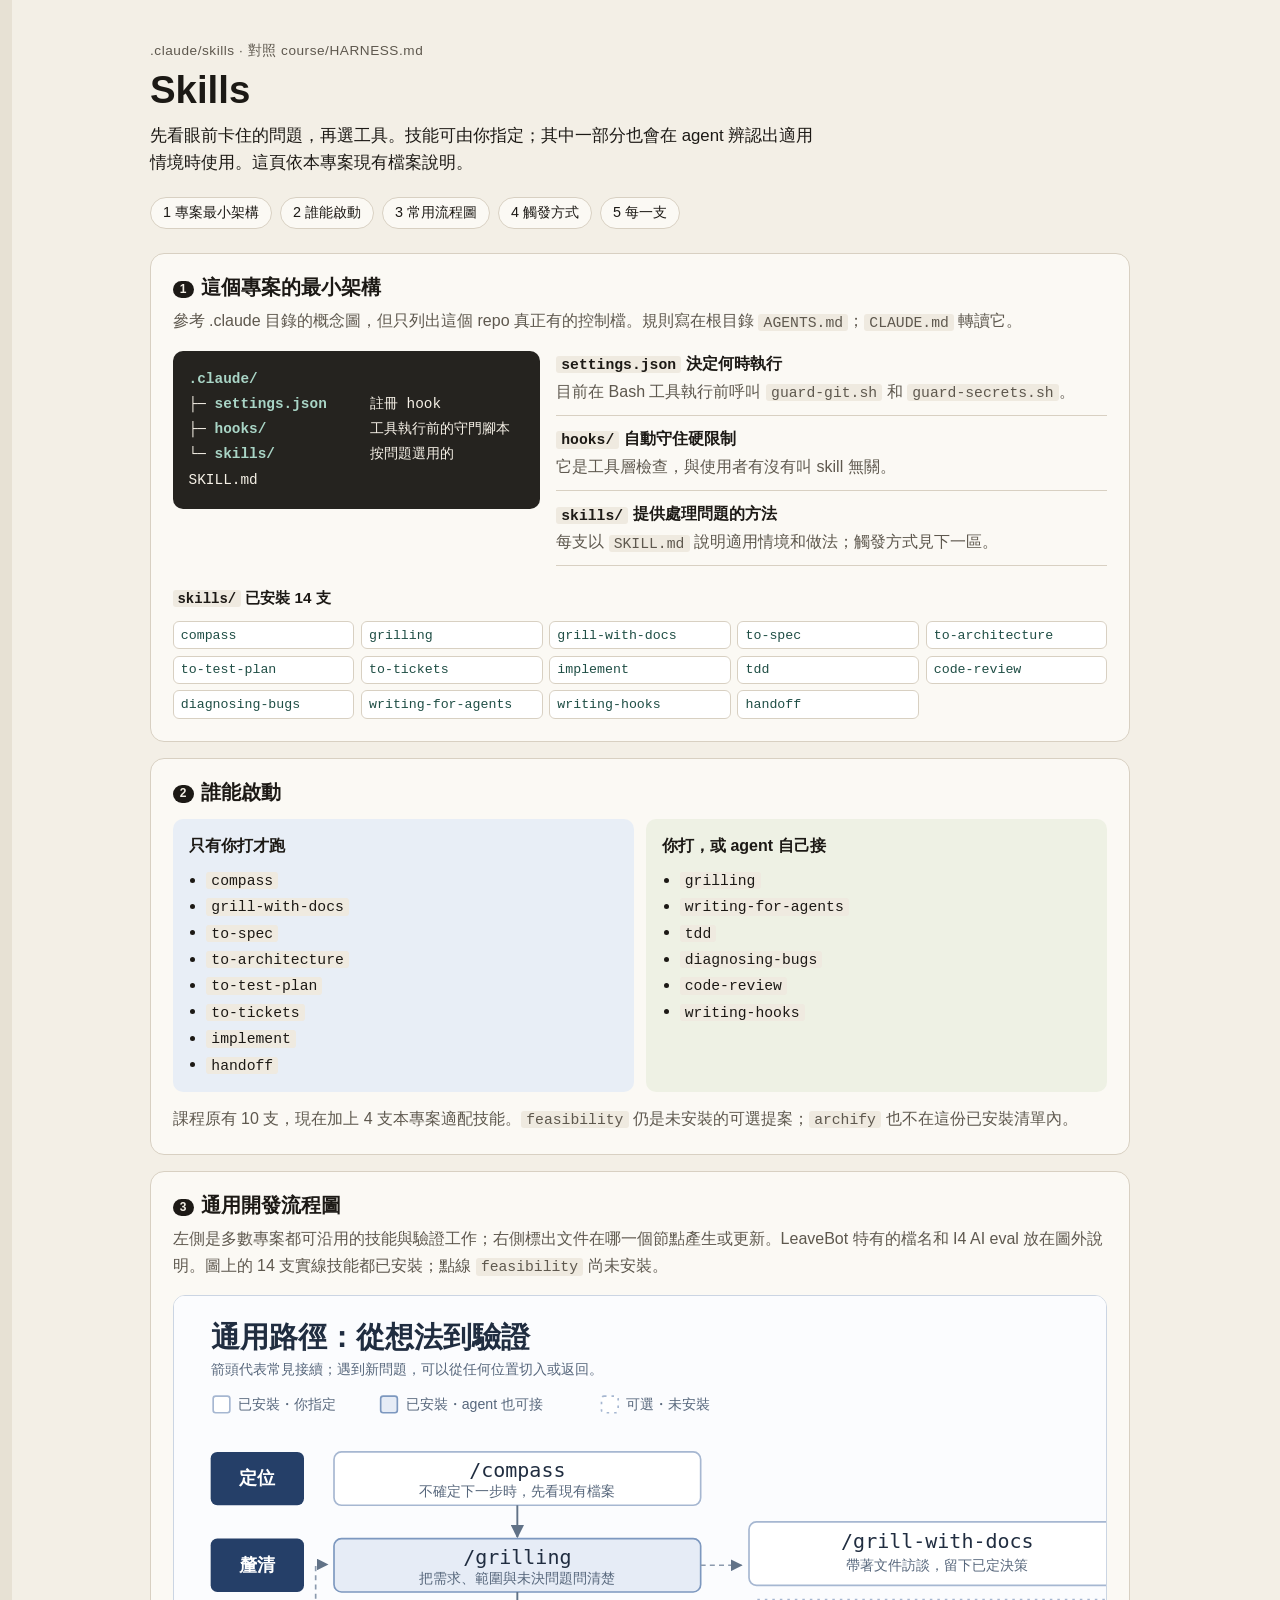
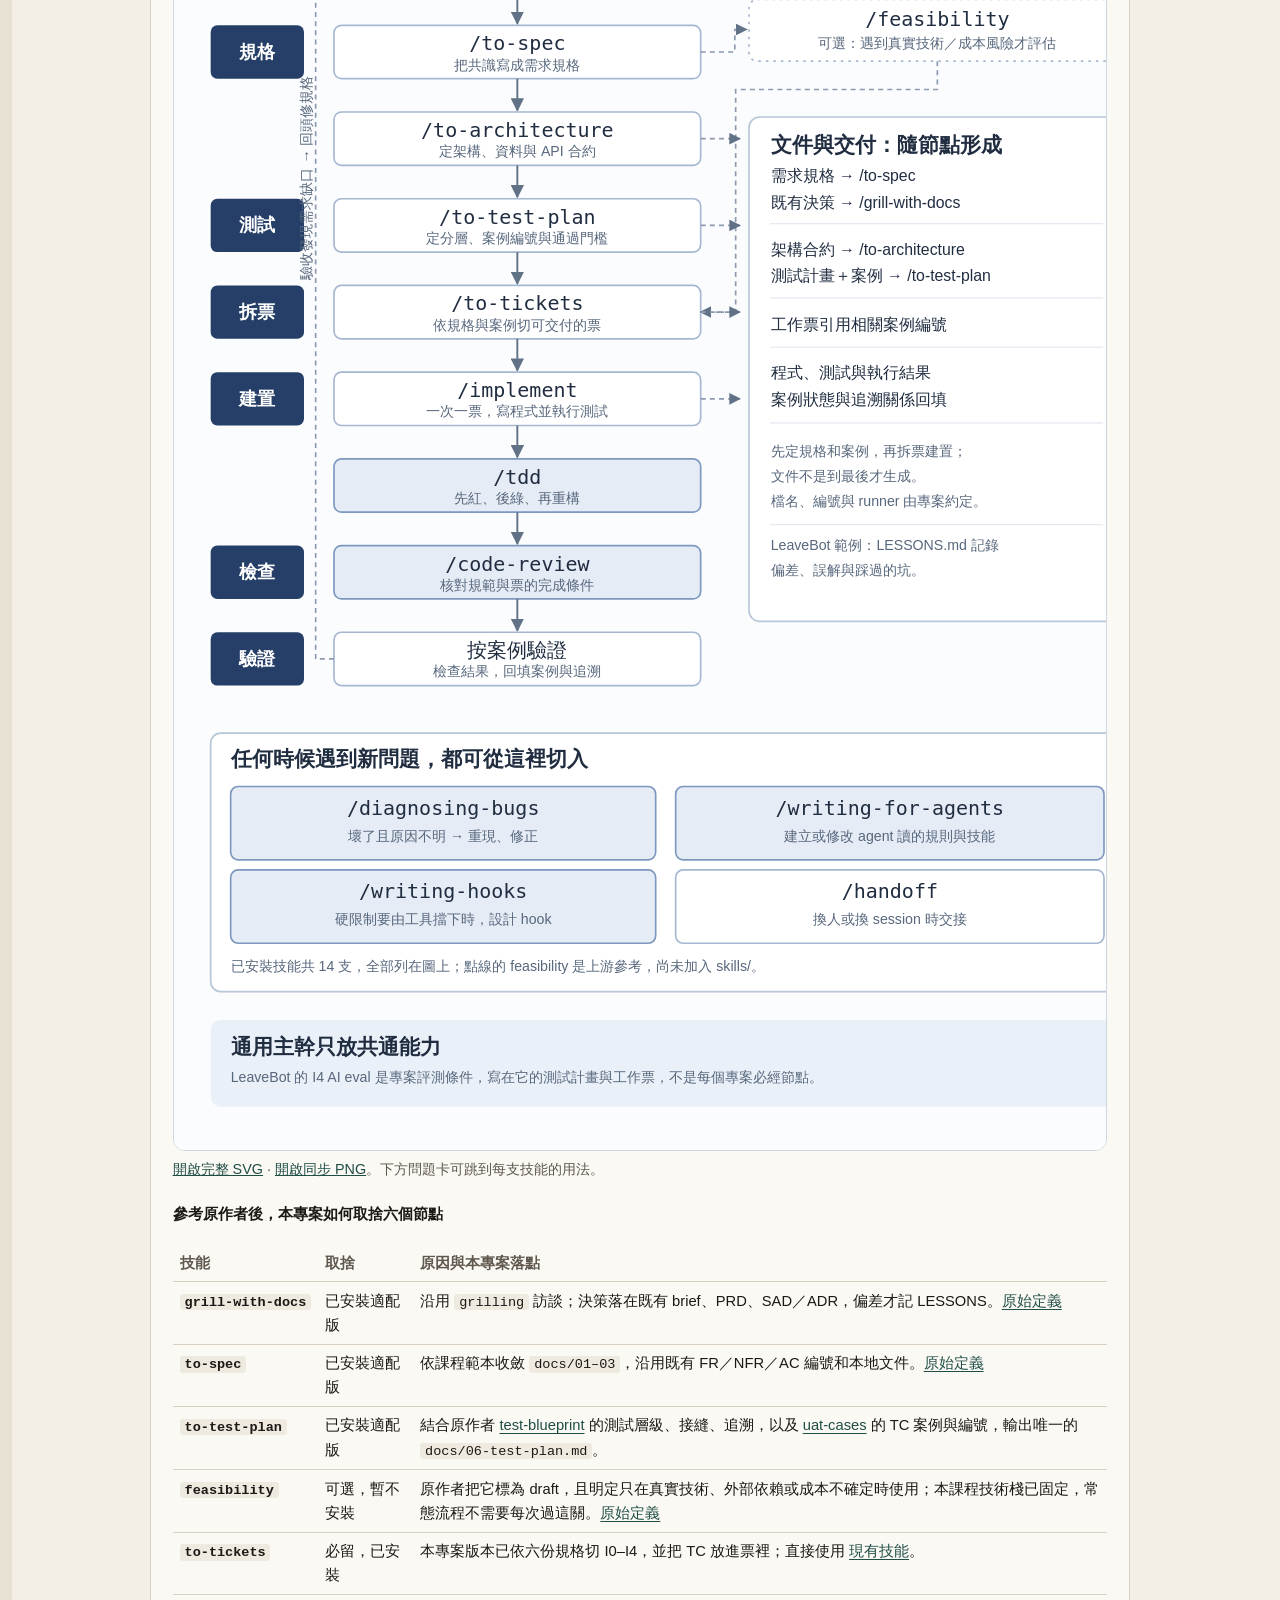
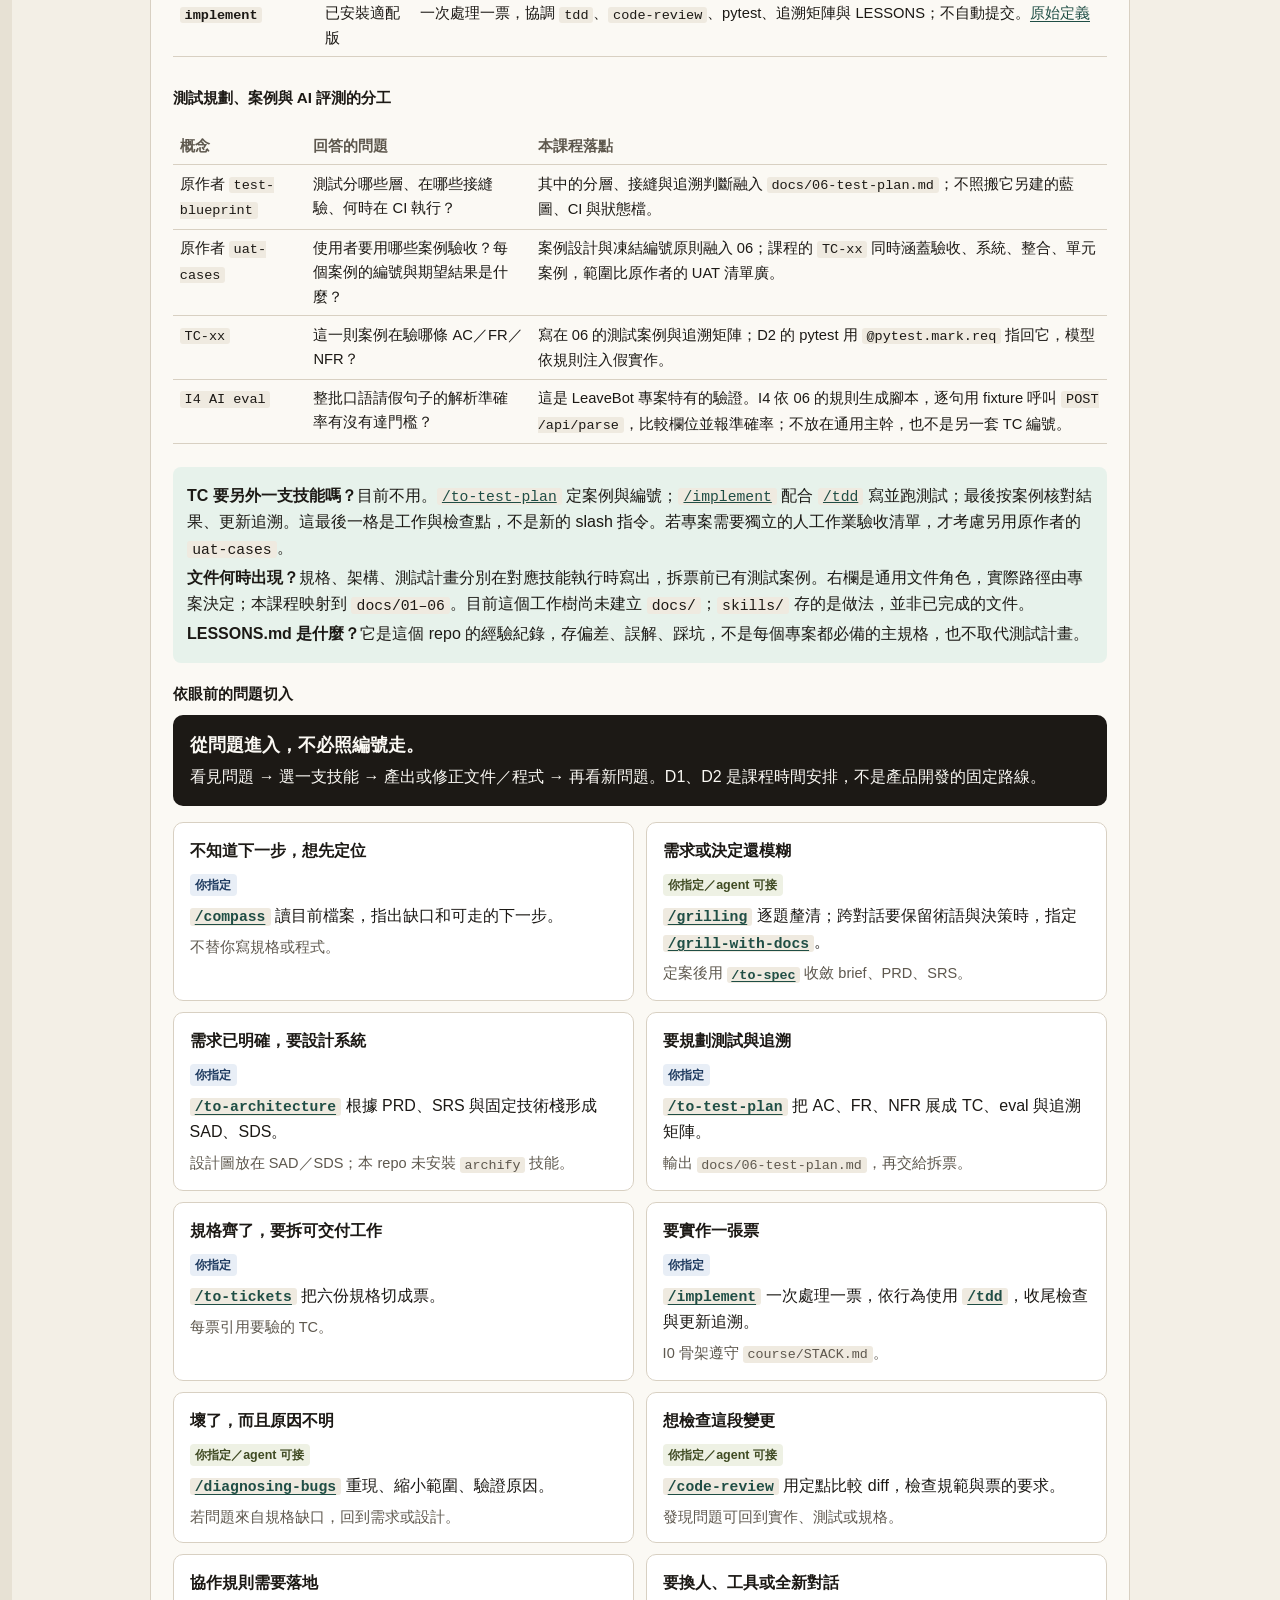
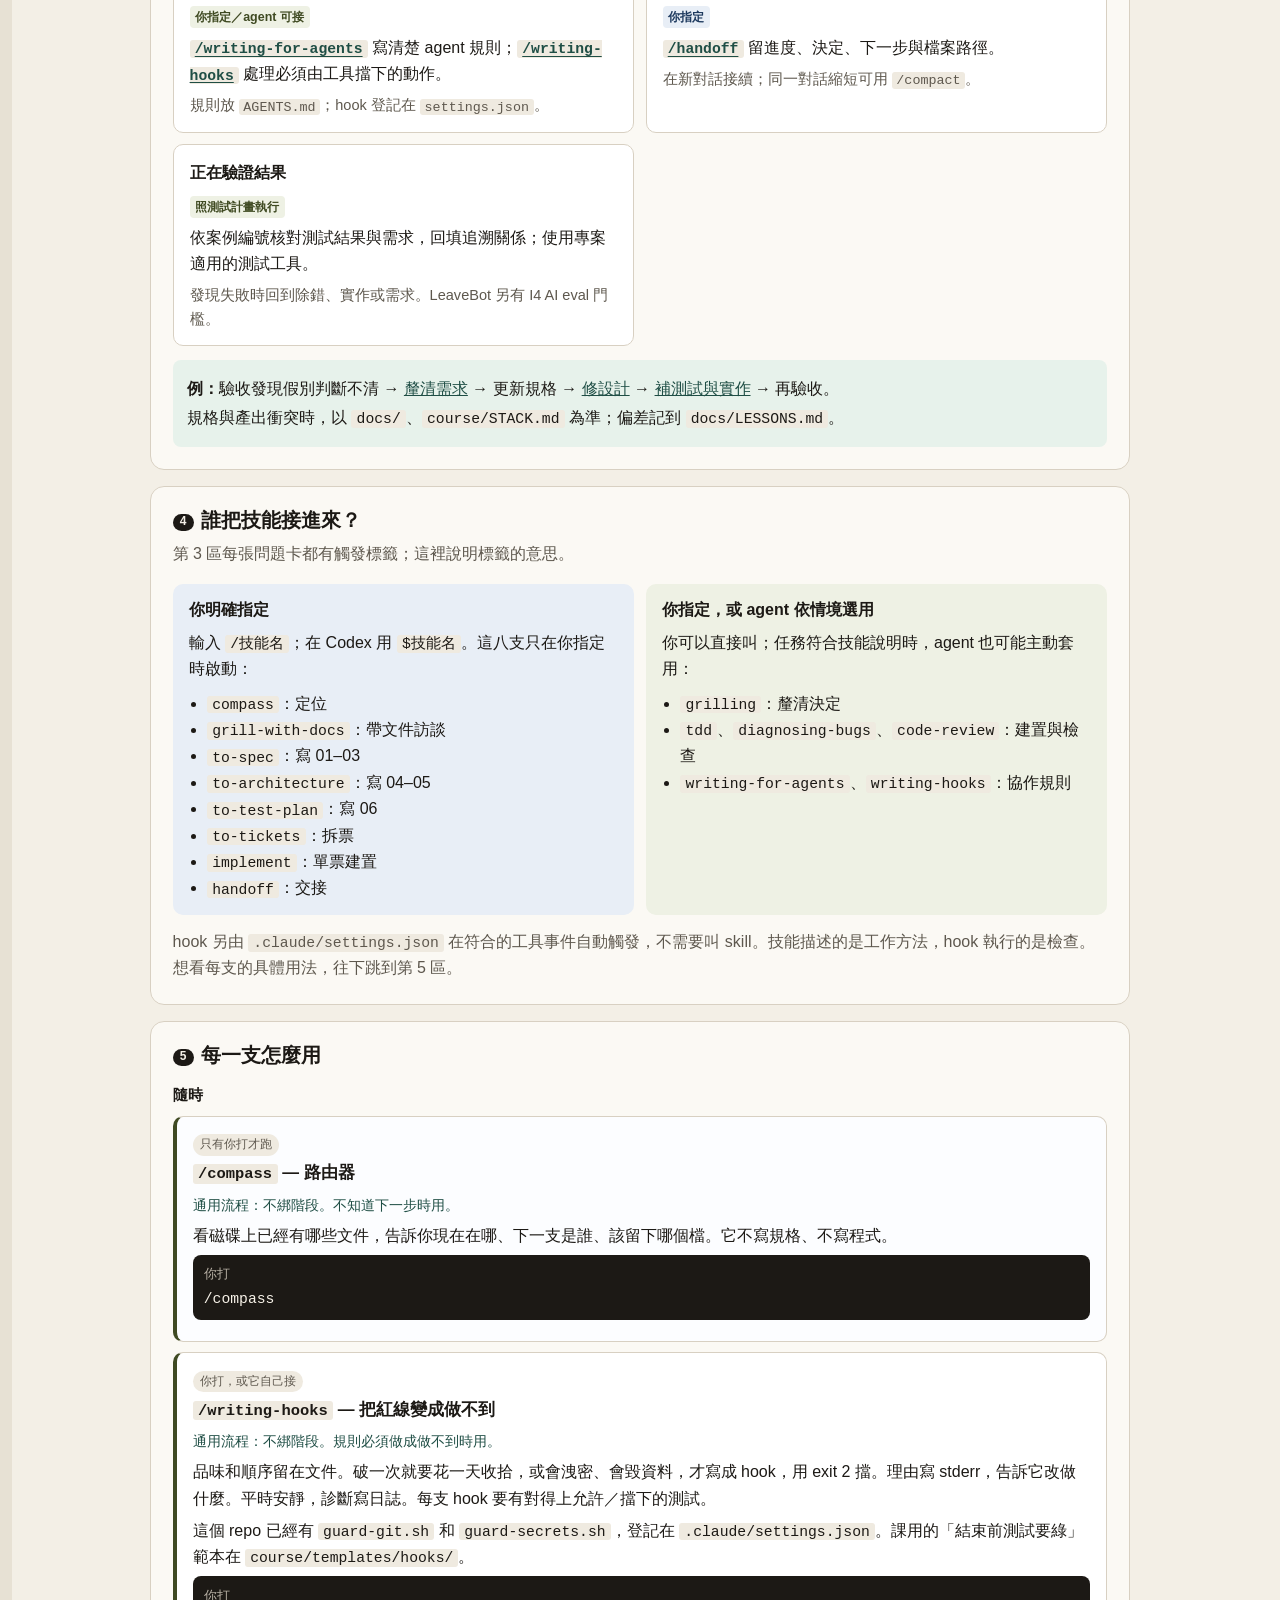
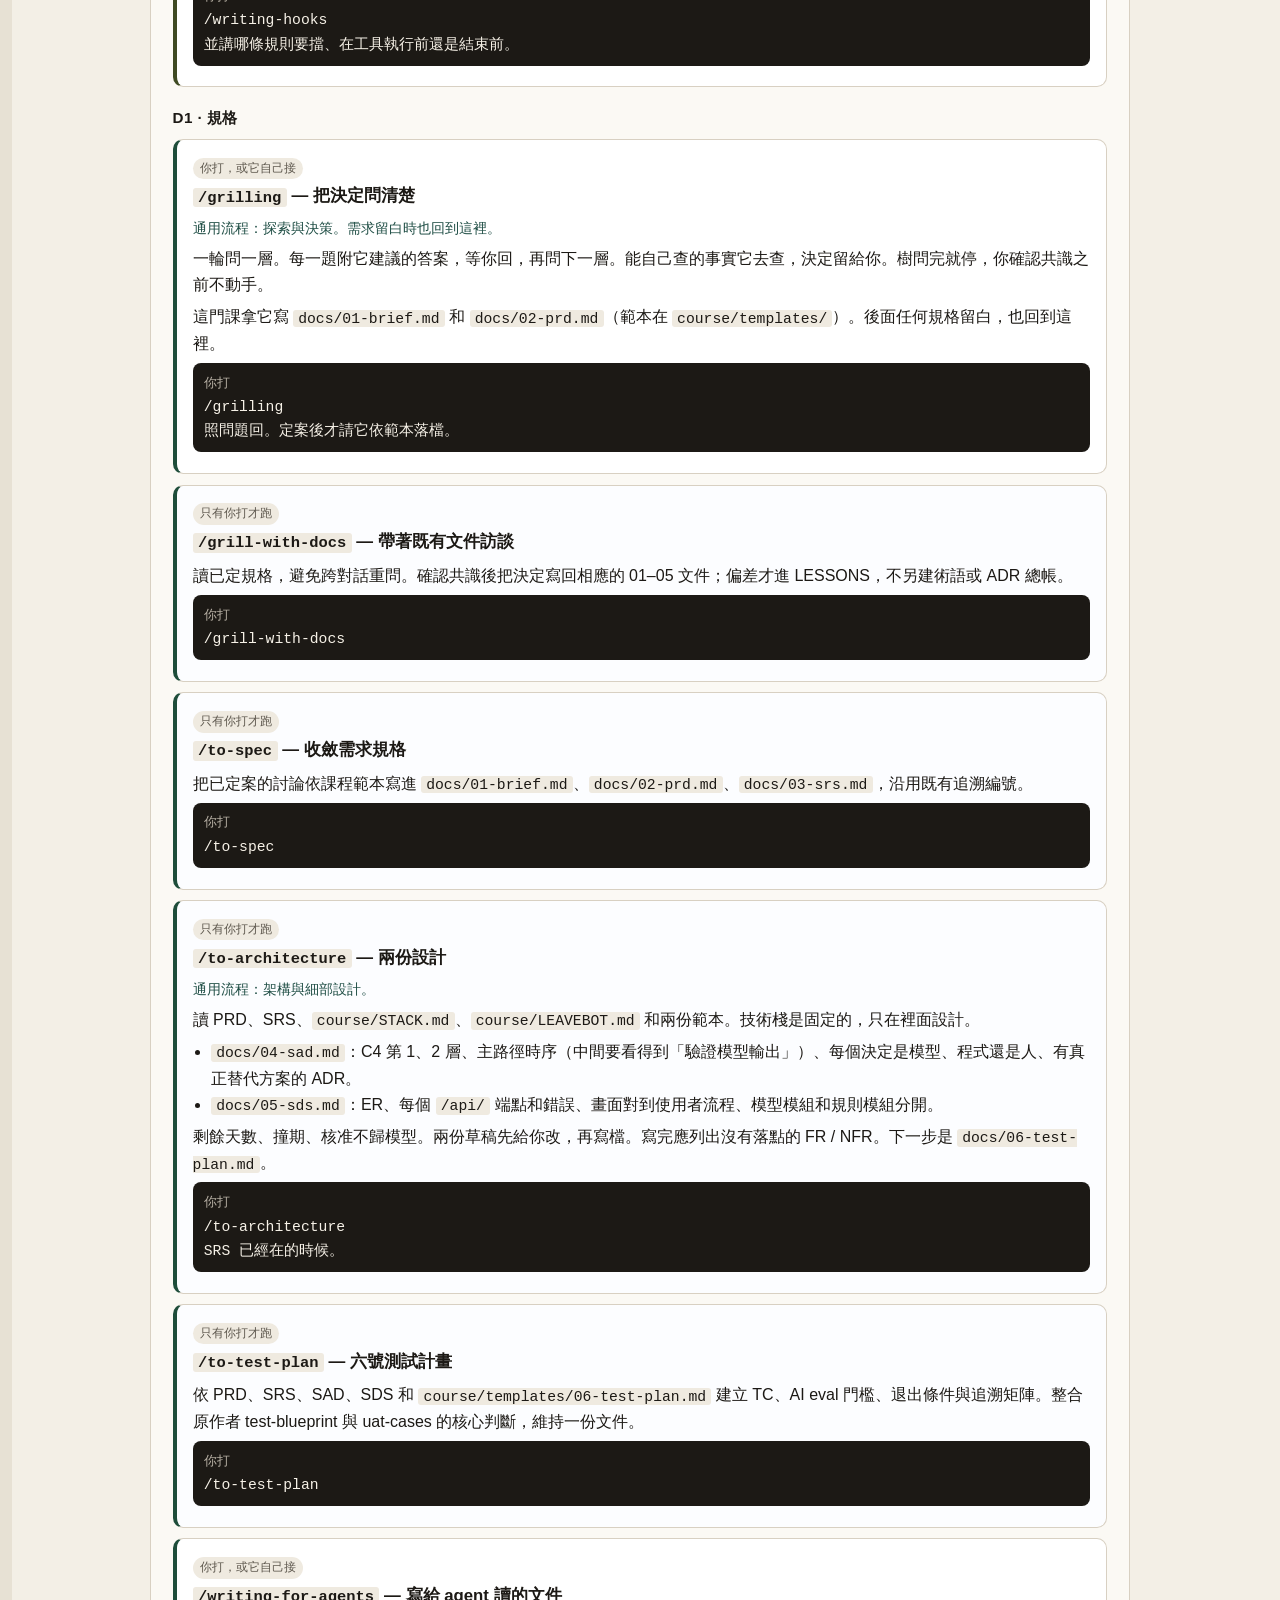
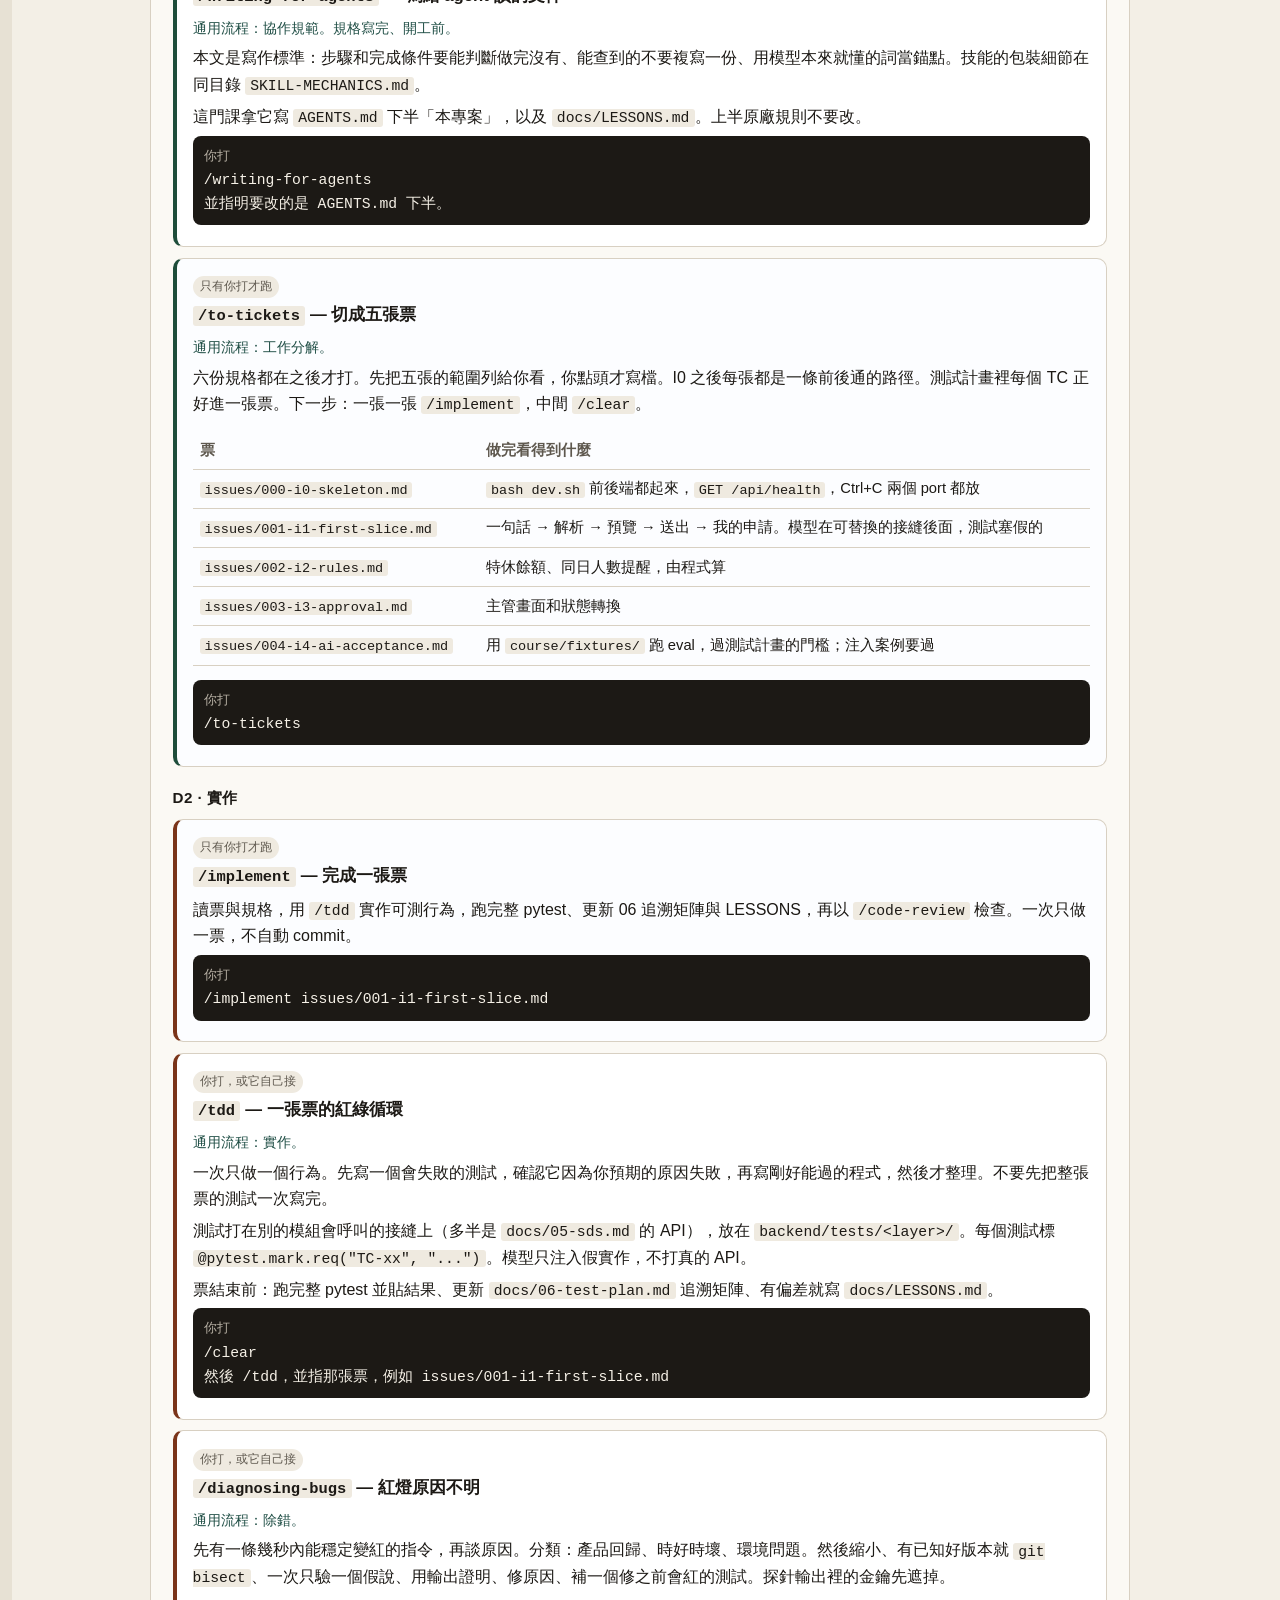
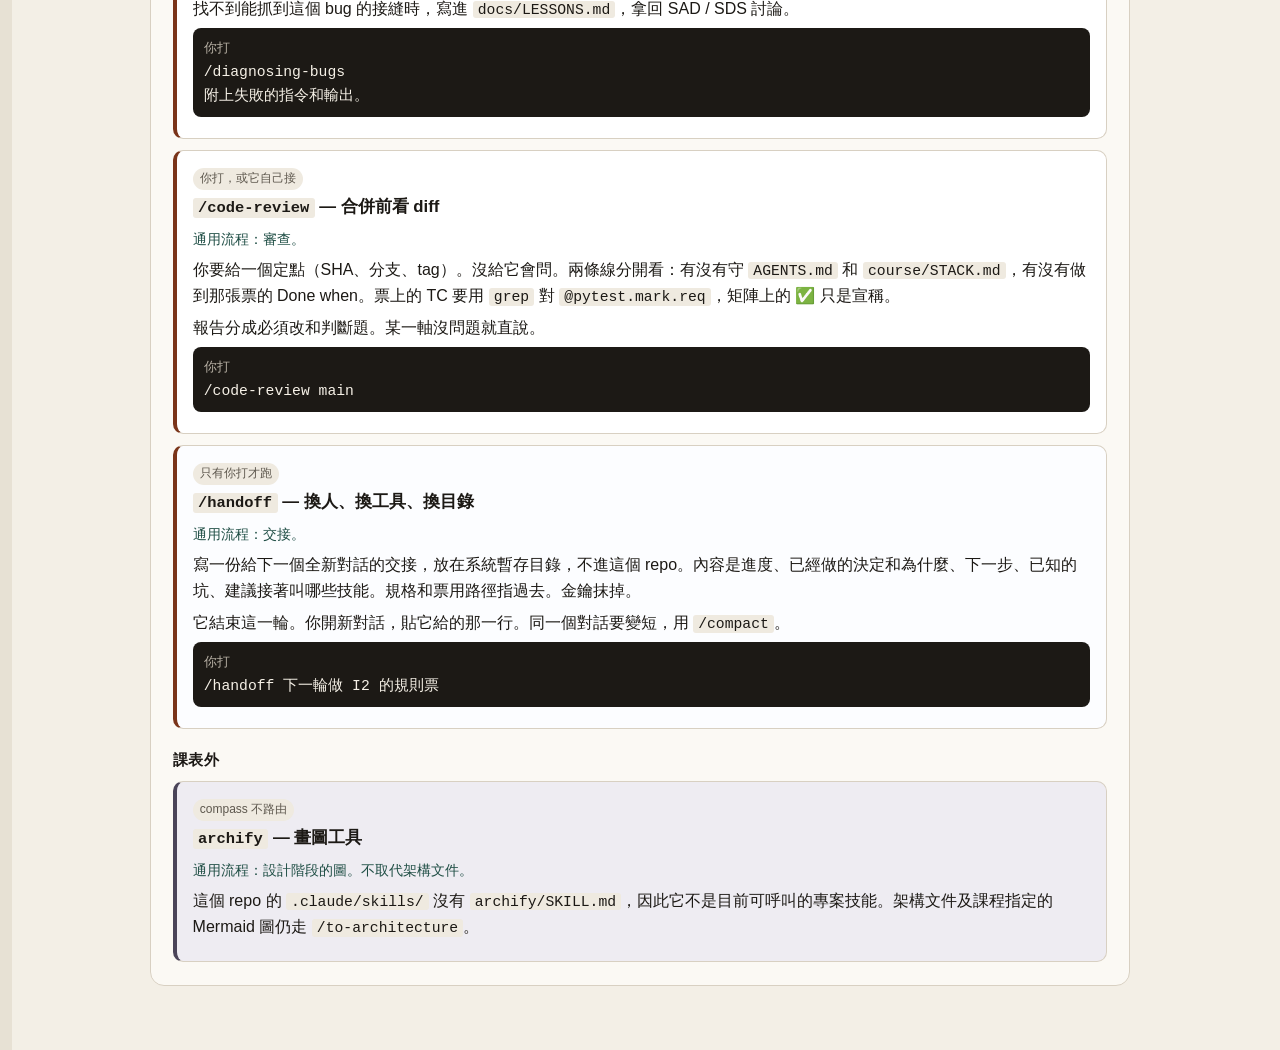
==== .claude/skills/README.html @ ea0ccd80 "docs: align skill flow and test planning" ====
<!DOCTYPE html>
<html lang="zh-Hant">
<head>
  <meta charset="utf-8">
  <meta name="viewport" content="width=device-width, initial-scale=1">
  <title>Skills — 遇到問題時怎麼選</title>
  <style>
    :root {
      --paper: #f3efe6;
      --sheet: #fbf9f4;
      --ink: #1c1915;
      --muted: #5e584e;
      --line: #d8d0c2;
      --rule: #8a8172;
      --skill: #1f4e45;
      --skill-soft: #e5f0ec;
      --hook: #7c2d12;
      --hook-soft: #f8ebe4;
      --d1: #1e4d3a;
      --d1-soft: #e7f2eb;
      --d2: #7a3419;
      --d2-soft: #f8ece6;
      --user: #1e3a5f;
      --user-soft: #e8eef6;
      --any: #3f4a22;
      --any-soft: #eef1e4;
      --outside: #4a4458;
      --outside-soft: #eeecf2;
    }

    * { box-sizing: border-box; }

    body {
      margin: 0;
      color: var(--ink);
      background:
        linear-gradient(90deg, #e7e1d4 0 12px, transparent 12px),
        var(--paper);
      font-family: "Segoe UI", "Microsoft JhengHei UI", "Microsoft JhengHei", sans-serif;
      line-height: 1.65;
    }

    a { color: var(--skill); }
    a:focus-visible, button:focus-visible {
      outline: 2px solid var(--skill);
      outline-offset: 3px;
    }

    code, .cmd {
      font-family: Consolas, "Cascadia Mono", "Courier New", monospace;
      font-size: 0.92em;
    }

    code {
      background: #efeae0;
      padding: 0.05em 0.35em;
      border-radius: 3px;
    }

    .wrap {
      width: min(980px, calc(100% - 2.5rem));
      margin: 0 auto;
      padding: 2.5rem 0 4rem;
    }

    header.page {
      margin-bottom: 1.5rem;
    }

    .eyebrow {
      margin: 0 0 0.35rem;
      color: var(--muted);
      letter-spacing: 0.04em;
      font-size: 0.85rem;
    }

    h1 {
      margin: 0 0 0.6rem;
      font-size: 2.4rem;
      line-height: 1.15;
      font-weight: 650;
    }

    .lede {
      margin: 0;
      max-width: 42rem;
      font-size: 1.05rem;
    }

    nav.toc {
      display: flex;
      flex-wrap: wrap;
      gap: 0.5rem;
      margin: 1.25rem 0 0;
    }

    nav.toc a {
      text-decoration: none;
      border: 1px solid var(--line);
      background: var(--sheet);
      color: var(--ink);
      border-radius: 999px;
      padding: 0.2rem 0.75rem;
      font-size: 0.9rem;
    }

    nav.toc a:hover { border-color: var(--skill); }

    .layer {
      background: var(--sheet);
      border: 1px solid var(--line);
      border-radius: 14px;
      padding: 1.25rem 1.35rem 1.4rem;
      margin-top: 1rem;
    }

    .layer h2 {
      margin: 0 0 0.85rem;
      font-size: 1.25rem;
      line-height: 1.3;
    }

    .depth {
      display: inline-block;
      margin-right: 0.45rem;
      padding: 0.05rem 0.45rem;
      border-radius: 999px;
      background: var(--ink);
      color: var(--paper);
      font-size: 0.75rem;
      font-weight: 650;
      vertical-align: 0.15em;
    }

    .hint {
      margin: -0.35rem 0 1rem;
      color: var(--muted);
    }

    /* 第 1 層：三件套由外到內 */
    .stack {
      display: grid;
      gap: 0.55rem;
    }

    .band {
      border-radius: 10px;
      padding: 0.85rem 1rem;
    }

    .band h3 {
      margin: 0 0 0.2rem;
      font-size: 1rem;
    }

    .band p { margin: 0; }

    .band.rule {
      background: #f3f1ec;
      border: 1px dashed var(--rule);
    }

    .band.skill {
      background: var(--skill-soft);
      border: 2px solid var(--skill);
      margin-inline: 1.25rem;
    }

    .band.hook {
      background: var(--hook-soft);
      border: 1px solid #e7c3b2;
    }

    /* 第 2 層 */
    .split {
      display: grid;
      grid-template-columns: 1fr 1fr;
      gap: 0.75rem;
    }

    .card {
      border-radius: 10px;
      padding: 0.9rem 1rem;
    }

    .card h3 {
      margin: 0 0 0.45rem;
      font-size: 1rem;
    }

    .card ul {
      margin: 0;
      padding-left: 1.1rem;
    }

    .card.user { background: var(--user-soft); }
    .card.any { background: var(--any-soft); }

    .note {
      margin: 0.85rem 0 0;
      color: var(--muted);
    }

    /* 問題導向地圖 */
    .repo-map {
      display: grid;
      grid-template-columns: minmax(0, 1fr) minmax(0, 1.5fr);
      gap: 1rem;
      align-items: start;
    }

    .repo-tree {
      margin: 0;
      padding: 1rem;
      border-radius: 10px;
      background: #25231f;
      color: #f6f1e7;
      white-space: pre-wrap;
      font: 0.9rem/1.75 Consolas, "Cascadia Mono", monospace;
    }

    .repo-tree strong { color: #a9d5c6; }
    .repo-notes { margin: 0; display: grid; gap: 0.65rem; }
    .repo-notes div { padding-bottom: 0.6rem; border-bottom: 1px solid var(--line); }
    .repo-notes dt { font-weight: 700; }
    .repo-notes dd { margin: 0.1rem 0 0; color: var(--muted); }
    .skill-inventory { display: grid; grid-template-columns: repeat(5, minmax(0, 1fr)); gap: 0.4rem; margin: 0.65rem 0 0; padding: 0; list-style: none; }
    .skill-inventory a { display: block; padding: 0.35rem 0.45rem; border: 1px solid var(--line); border-radius: 6px; background: #fff; font: 0.83rem Consolas, monospace; text-decoration: none; overflow-wrap: anywhere; }

    .route-intro {
      padding: 1rem 1.1rem;
      border-radius: 10px;
      background: var(--ink);
      color: var(--sheet);
      margin-bottom: 1rem;
    }
    .route-intro strong { display: block; font-size: 1.13rem; }
    .route-intro p { margin: 0.2rem 0 0; }
    .route-intro code { color: var(--ink); }

    .route-grid {
      display: grid;
      grid-template-columns: repeat(2, minmax(0, 1fr));
      gap: 0.7rem;
    }
    .route {
      border: 1px solid var(--line);
      border-radius: 10px;
      background: #fff;
      padding: 0.85rem 1rem;
    }
    .route h3 { margin: 0 0 0.45rem; font-size: 1.02rem; }
    .route p { margin: 0.35rem 0 0; }
    .route a { font-weight: 700; text-underline-offset: 0.2em; }
    .route .trigger { display: inline-block; font-size: 0.78rem; font-weight: 700; border-radius: 4px; padding: 0.05rem 0.35rem; }
    .trigger.manual { background: var(--user-soft); color: var(--user); }
    .trigger.both { background: var(--any-soft); color: var(--any); }
    .route .result { color: var(--muted); font-size: 0.91rem; }

    .branch-title { margin: 1.15rem 0 0.55rem; font-size: 1rem; }
    .route-note { margin: 0.9rem 0 0; padding: 0.75rem 0.9rem; border-radius: 8px; background: var(--d1-soft); }
    .route-note p { margin: 0.2rem 0; }

    .manual-auto {
      display: grid;
      grid-template-columns: repeat(2, minmax(0, 1fr));
      gap: 0.75rem;
    }
    .manual-auto article { padding: 0.85rem 1rem; border-radius: 10px; }
    .manual-auto article:first-child { background: var(--user-soft); }
    .manual-auto article:last-child { background: var(--any-soft); }
    .manual-auto h3 { margin: 0 0 0.4rem; font-size: 1rem; }
    .manual-auto p { margin: 0.35rem 0; }
    .manual-auto ul { margin: 0.5rem 0 0; padding-left: 1.15rem; }

    .flow-figure { margin: 0 0 1.25rem; }
    .flow-scroll { overflow-x: auto; border: 1px solid #cbd5e3; border-radius: 12px; background: #fbfcfe; }
    .flow-scroll img { display: block; width: 100%; min-width: 1000px; height: auto; }
    .flow-figure figcaption { margin-top: 0.45rem; color: var(--muted); font-size: 0.9rem; }
    .decision-table td:first-child { white-space: nowrap; font-weight: 700; }
    .decision-table code { white-space: nowrap; }
    .decision-table a { text-underline-offset: 0.2em; }

    .where {
      margin: 0 0 0.35rem;
      color: var(--skill);
      font-size: 0.88rem;
    }

    .layer > h3 {
      margin: 1.15rem 0 0.55rem;
      font-size: 0.95rem;
    }

    /* 第 5 層 */
    .group { margin-top: 1.1rem; }
    .group:first-of-type { margin-top: 0; }

    .group > h3 {
      margin: 0 0 0.55rem;
      font-size: 0.95rem;
      letter-spacing: 0.03em;
    }

    .skill-list {
      display: grid;
      gap: 0.65rem;
    }

    article.skill {
      border: 1px solid var(--line);
      border-left-width: 4px;
      border-radius: 10px;
      padding: 0.85rem 1rem 0.95rem;
      background: #fff;
    }

    article.skill.d1 { border-left-color: var(--d1); }
    article.skill.d2 { border-left-color: var(--d2); }
    article.skill.any { border-left-color: var(--any); }
    article.skill.user-only { background: #fcfdff; }
    article.skill.outside {
      border-left-color: var(--outside);
      background: var(--outside-soft);
    }

    article.skill h4 {
      margin: 0.15rem 0 0.4rem;
      font-size: 1.05rem;
    }

    article.skill p { margin: 0.35rem 0; }

    .tag {
      display: inline-block;
      font-size: 0.75rem;
      padding: 0.05rem 0.45rem;
      border-radius: 999px;
      background: #efeae0;
      color: var(--muted);
    }

    .cmd {
      margin: 0.65rem 0 0;
      padding: 0.55rem 0.7rem;
      background: #1c1915;
      color: #f6f1e7;
      border-radius: 8px;
    }

    .cmd span {
      display: block;
      color: #b7b0a4;
      font-family: "Segoe UI", "Microsoft JhengHei UI", sans-serif;
      font-size: 0.8rem;
      margin-bottom: 0.15rem;
    }

    .table-wrap { overflow-x: auto; }

    table {
      width: 100%;
      border-collapse: collapse;
      margin: 0.55rem 0;
      font-size: 0.92rem;
    }

    th, td {
      text-align: left;
      vertical-align: top;
      border-bottom: 1px solid var(--line);
      padding: 0.4rem 0.45rem;
    }

    th { color: var(--muted); font-weight: 650; }

    ul.tight { margin: 0.35rem 0; padding-left: 1.15rem; }

    @media (max-width: 800px) {
      .split, .repo-map, .route-grid, .manual-auto { grid-template-columns: 1fr; }
      .skill-inventory { grid-template-columns: repeat(2, minmax(0, 1fr)); }
      .band.skill { margin-inline: 0; }
      h1 { font-size: 1.9rem; }
    }
  </style>
</head>
<body>
  <div class="wrap">
    <header class="page">
      <p class="eyebrow">.claude/skills · 對照 course/HARNESS.md</p>
      <h1>Skills</h1>
      <p class="lede">先看眼前卡住的問題，再選工具。技能可由你指定；其中一部分也會在 agent 辨認出適用情境時使用。這頁依本專案現有檔案說明。</p>
      <nav class="toc" aria-label="頁內分層">
        <a href="#layer-1">1 專案最小架構</a>
        <a href="#layer-2">2 誰能啟動</a>
        <a href="#layer-3">3 常用流程圖</a>
        <a href="#layer-4">4 觸發方式</a>
        <a href="#layer-5">5 每一支</a>
      </nav>
    </header>

    <main>
      <section class="layer" id="layer-1" aria-labelledby="h-layer-1">
        <h2 id="h-layer-1"><span class="depth">1</span>這個專案的最小架構</h2>
        <p class="hint">參考 .claude 目錄的概念圖，但只列出這個 repo 真正有的控制檔。規則寫在根目錄 <code>AGENTS.md</code>；<code>CLAUDE.md</code> 轉讀它。</p>
        <div class="repo-map">
          <div class="repo-tree" aria-label="本專案 .claude 目錄結構"><strong>.claude/</strong>
├─ <strong>settings.json</strong>     註冊 hook
├─ <strong>hooks/</strong>            工具執行前的守門腳本
└─ <strong>skills/</strong>           按問題選用的 SKILL.md</div>
          <dl class="repo-notes">
            <div><dt><code>settings.json</code> 決定何時執行</dt><dd>目前在 Bash 工具執行前呼叫 <code>guard-git.sh</code> 和 <code>guard-secrets.sh</code>。</dd></div>
            <div><dt><code>hooks/</code> 自動守住硬限制</dt><dd>它是工具層檢查，與使用者有沒有叫 skill 無關。</dd></div>
            <div><dt><code>skills/</code> 提供處理問題的方法</dt><dd>每支以 <code>SKILL.md</code> 說明適用情境和做法；觸發方式見下一區。</dd></div>
          </dl>
        </div>
        <h3 class="branch-title"><code>skills/</code> 已安裝 14 支</h3>
        <ul class="skill-inventory">
          <li><a href="#compass">compass</a></li><li><a href="#grilling">grilling</a></li><li><a href="#grill-with-docs">grill-with-docs</a></li><li><a href="#to-spec">to-spec</a></li><li><a href="#to-architecture">to-architecture</a></li>
          <li><a href="#to-test-plan">to-test-plan</a></li><li><a href="#to-tickets">to-tickets</a></li><li><a href="#implement">implement</a></li><li><a href="#tdd">tdd</a></li><li><a href="#code-review">code-review</a></li>
          <li><a href="#diagnosing-bugs">diagnosing-bugs</a></li><li><a href="#writing-for-agents">writing-for-agents</a></li><li><a href="#writing-hooks">writing-hooks</a></li><li><a href="#handoff">handoff</a></li>
        </ul>
      </section>

      <section class="layer" id="layer-2" aria-labelledby="h-layer-2">
        <h2 id="h-layer-2"><span class="depth">2</span>誰能啟動</h2>
        <div class="split">
          <div class="card user">
            <h3>只有你打才跑</h3>
            <ul>
              <li><code>compass</code></li>
              <li><code>grill-with-docs</code></li>
              <li><code>to-spec</code></li>
              <li><code>to-architecture</code></li>
              <li><code>to-test-plan</code></li>
              <li><code>to-tickets</code></li>
              <li><code>implement</code></li>
              <li><code>handoff</code></li>
            </ul>
          </div>
          <div class="card any">
            <h3>你打，或 agent 自己接</h3>
            <ul>
              <li><code>grilling</code></li>
              <li><code>writing-for-agents</code></li>
              <li><code>tdd</code></li>
              <li><code>diagnosing-bugs</code></li>
              <li><code>code-review</code></li>
              <li><code>writing-hooks</code></li>
            </ul>
          </div>
        </div>
        <p class="note">課程原有 10 支，現在加上 4 支本專案適配技能。<code>feasibility</code> 仍是未安裝的可選提案；<code>archify</code> 也不在這份已安裝清單內。</p>
      </section>

      <section class="layer" id="layer-3" aria-labelledby="h-layer-3">
        <h2 id="h-layer-3"><span class="depth">3</span>通用開發流程圖</h2>
        <p class="hint">左側是多數專案都可沿用的技能與驗證工作；右側標出文件在哪一個節點產生或更新。LeaveBot 特有的檔名和 I4 AI eval 放在圖外說明。圖上的 14 支實線技能都已安裝；點線 <code>feasibility</code> 尚未安裝。</p>
        <figure class="flow-figure">
          <div class="flow-scroll"><img src="leavebot-flow.svg" alt="通用技能流程圖：先產生需求、架構與測試計畫，測試計畫定案例編號；拆票後建置與測試，審查後按案例驗證並回填結果。LeaveBot 的 I4 AI eval 不在通用主幹。"></div>
          <figcaption><a href="leavebot-flow.svg">開啟完整 SVG</a> · <a href="leavebot-flow.png">開啟同步 PNG</a>。下方問題卡可跳到每支技能的用法。</figcaption>
        </figure>
        <h3 class="branch-title">參考原作者後，本專案如何取捨六個節點</h3>
        <div class="table-wrap">
          <table class="decision-table">
            <thead><tr><th>技能</th><th>取捨</th><th>原因與本專案落點</th></tr></thead>
            <tbody>
              <tr><td><code>grill-with-docs</code></td><td>已安裝適配版</td><td>沿用 <code>grilling</code> 訪談；決策落在既有 brief、PRD、SAD／ADR，偏差才記 LESSONS。<a href="https://github.com/Zenobia000/luca-skills/blob/main/skills/core/grill-with-docs/SKILL.md">原始定義</a></td></tr>
              <tr><td><code>to-spec</code></td><td>已安裝適配版</td><td>依課程範本收斂 <code>docs/01–03</code>，沿用既有 FR／NFR／AC 編號和本地文件。<a href="https://github.com/Zenobia000/luca-skills/blob/main/skills/core/to-spec/SKILL.md">原始定義</a></td></tr>
              <tr><td><code>to-test-plan</code></td><td>已安裝適配版</td><td>結合原作者 <a href="https://github.com/Zenobia000/luca-skills/blob/main/skills/core/test-blueprint/SKILL.md">test-blueprint</a> 的測試層級、接縫、追溯，以及 <a href="https://github.com/Zenobia000/luca-skills/blob/main/skills/core/uat-cases/SKILL.md">uat-cases</a> 的 TC 案例與編號，輸出唯一的 <code>docs/06-test-plan.md</code>。</td></tr>
              <tr><td><code>feasibility</code></td><td>可選，暫不安裝</td><td>原作者把它標為 draft，且明定只在真實技術、外部依賴或成本不確定時使用；本課程技術棧已固定，常態流程不需要每次過這關。<a href="https://github.com/Zenobia000/luca-skills/blob/main/skills/draft/feasibility/SKILL.md">原始定義</a></td></tr>
              <tr><td><code>to-tickets</code></td><td>必留，已安裝</td><td>本專案版本已依六份規格切 I0–I4，並把 TC 放進票裡；直接使用 <a href="#to-tickets">現有技能</a>。</td></tr>
              <tr><td><code>implement</code></td><td>已安裝適配版</td><td>一次處理一票，協調 <code>tdd</code>、<code>code-review</code>、pytest、追溯矩陣與 LESSONS；不自動提交。<a href="https://github.com/Zenobia000/luca-skills/blob/main/skills/core/implement/SKILL.md">原始定義</a></td></tr>
            </tbody>
          </table>
        </div>
        <h3 class="branch-title">測試規劃、案例與 AI 評測的分工</h3>
        <div class="table-wrap">
          <table>
            <thead><tr><th>概念</th><th>回答的問題</th><th>本課程落點</th></tr></thead>
            <tbody>
              <tr><td>原作者 <code>test-blueprint</code></td><td>測試分哪些層、在哪些接縫驗、何時在 CI 執行？</td><td>其中的分層、接縫與追溯判斷融入 <code>docs/06-test-plan.md</code>；不照搬它另建的藍圖、CI 與狀態檔。</td></tr>
              <tr><td>原作者 <code>uat-cases</code></td><td>使用者要用哪些案例驗收？每個案例的編號與期望結果是什麼？</td><td>案例設計與凍結編號原則融入 06；課程的 <code>TC-xx</code> 同時涵蓋驗收、系統、整合、單元案例，範圍比原作者的 UAT 清單廣。</td></tr>
              <tr><td><code>TC-xx</code></td><td>這一則案例在驗哪條 AC／FR／NFR？</td><td>寫在 06 的測試案例與追溯矩陣；D2 的 pytest 用 <code>@pytest.mark.req</code> 指回它，模型依規則注入假實作。</td></tr>
              <tr><td><code>I4 AI eval</code></td><td>整批口語請假句子的解析準確率有沒有達門檻？</td><td>這是 LeaveBot 專案特有的驗證。I4 依 06 的規則生成腳本，逐句用 fixture 呼叫 <code>POST /api/parse</code>，比較欄位並報準確率；不放在通用主幹，也不是另一套 TC 編號。</td></tr>
            </tbody>
          </table>
        </div>
        <div class="route-note">
          <p><strong>TC 要另外一支技能嗎？</strong>目前不用。<a href="#to-test-plan"><code>/to-test-plan</code></a> 定案例與編號；<a href="#implement"><code>/implement</code></a> 配合 <a href="#tdd"><code>/tdd</code></a> 寫並跑測試；最後按案例核對結果、更新追溯。這最後一格是工作與檢查點，不是新的 slash 指令。若專案需要獨立的人工作業驗收清單，才考慮另用原作者的 <code>uat-cases</code>。</p>
          <p><strong>文件何時出現？</strong>規格、架構、測試計畫分別在對應技能執行時寫出，拆票前已有測試案例。右欄是通用文件角色，實際路徑由專案決定；本課程映射到 <code>docs/01–06</code>。目前這個工作樹尚未建立 <code>docs/</code>；<code>skills/</code> 存的是做法，並非已完成的文件。</p>
          <p><strong>LESSONS.md 是什麼？</strong>它是這個 repo 的經驗紀錄，存偏差、誤解、踩坑，不是每個專案都必備的主規格，也不取代測試計畫。</p>
        </div>
        <h3 class="branch-title">依眼前的問題切入</h3>
        <div class="route-intro">
          <strong>從問題進入，不必照編號走。</strong>
          <p>看見問題 → 選一支技能 → 產出或修正文件／程式 → 再看新問題。D1、D2 是課程時間安排，不是產品開發的固定路線。</p>
        </div>
        <div class="route-grid">
          <article class="route"><h3>不知道下一步，想先定位</h3><span class="trigger manual">你指定</span><p><a href="#compass"><code>/compass</code></a> 讀目前檔案，指出缺口和可走的下一步。</p><p class="result">不替你寫規格或程式。</p></article>
          <article class="route"><h3>需求或決定還模糊</h3><span class="trigger both">你指定／agent 可接</span><p><a href="#grilling"><code>/grilling</code></a> 逐題釐清；跨對話要保留術語與決策時，指定 <a href="#grill-with-docs"><code>/grill-with-docs</code></a>。</p><p class="result">定案後用 <a href="#to-spec"><code>/to-spec</code></a> 收斂 brief、PRD、SRS。</p></article>
          <article class="route"><h3>需求已明確，要設計系統</h3><span class="trigger manual">你指定</span><p><a href="#to-architecture"><code>/to-architecture</code></a> 根據 PRD、SRS 與固定技術棧形成 SAD、SDS。</p><p class="result">設計圖放在 SAD／SDS；本 repo 未安裝 <code>archify</code> 技能。</p></article>
          <article class="route"><h3>要規劃測試與追溯</h3><span class="trigger manual">你指定</span><p><a href="#to-test-plan"><code>/to-test-plan</code></a> 把 AC、FR、NFR 展成 TC、eval 與追溯矩陣。</p><p class="result">輸出 <code>docs/06-test-plan.md</code>，再交給拆票。</p></article>
          <article class="route"><h3>規格齊了，要拆可交付工作</h3><span class="trigger manual">你指定</span><p><a href="#to-tickets"><code>/to-tickets</code></a> 把六份規格切成票。</p><p class="result">每票引用要驗的 TC。</p></article>
          <article class="route"><h3>要實作一張票</h3><span class="trigger manual">你指定</span><p><a href="#implement"><code>/implement</code></a> 一次處理一票，依行為使用 <a href="#tdd"><code>/tdd</code></a>，收尾檢查與更新追溯。</p><p class="result">I0 骨架遵守 <code>course/STACK.md</code>。</p></article>
          <article class="route"><h3>壞了，而且原因不明</h3><span class="trigger both">你指定／agent 可接</span><p><a href="#diagnosing-bugs"><code>/diagnosing-bugs</code></a> 重現、縮小範圍、驗證原因。</p><p class="result">若問題來自規格缺口，回到需求或設計。</p></article>
          <article class="route"><h3>想檢查這段變更</h3><span class="trigger both">你指定／agent 可接</span><p><a href="#code-review"><code>/code-review</code></a> 用定點比較 diff，檢查規範與票的要求。</p><p class="result">發現問題可回到實作、測試或規格。</p></article>
          <article class="route"><h3>協作規則需要落地</h3><span class="trigger both">你指定／agent 可接</span><p><a href="#writing-for-agents"><code>/writing-for-agents</code></a> 寫清楚 agent 規則；<a href="#writing-hooks"><code>/writing-hooks</code></a> 處理必須由工具擋下的動作。</p><p class="result">規則放 <code>AGENTS.md</code>；hook 登記在 <code>settings.json</code>。</p></article>
          <article class="route"><h3>要換人、工具或全新對話</h3><span class="trigger manual">你指定</span><p><a href="#handoff"><code>/handoff</code></a> 留進度、決定、下一步與檔案路徑。</p><p class="result">在新對話接續；同一對話縮短可用 <code>/compact</code>。</p></article>
          <article class="route"><h3>正在驗證結果</h3><span class="trigger both">照測試計畫執行</span><p>依案例編號核對測試結果與需求，回填追溯關係；使用專案適用的測試工具。</p><p class="result">發現失敗時回到除錯、實作或需求。LeaveBot 另有 I4 AI eval 門檻。</p></article>
        </div>
        <div class="route-note">
          <p><strong>例：</strong>驗收發現假別判斷不清 → <a href="#grilling">釐清需求</a> → 更新規格 → <a href="#to-architecture">修設計</a> → <a href="#tdd">補測試與實作</a> → 再驗收。</p>
          <p>規格與產出衝突時，以 <code>docs/</code>、<code>course/STACK.md</code> 為準；偏差記到 <code>docs/LESSONS.md</code>。</p>
        </div>
      </section>

      <section class="layer" id="layer-4" aria-labelledby="h-layer-4">
        <h2 id="h-layer-4"><span class="depth">4</span>誰把技能接進來？</h2>
        <p class="hint">第 3 區每張問題卡都有觸發標籤；這裡說明標籤的意思。</p>
        <div class="manual-auto">
          <article><h3>你明確指定</h3><p>輸入 <code>/技能名</code>；在 Codex 用 <code>$技能名</code>。這八支只在你指定時啟動：</p><ul><li><code>compass</code>：定位</li><li><code>grill-with-docs</code>：帶文件訪談</li><li><code>to-spec</code>：寫 01–03</li><li><code>to-architecture</code>：寫 04–05</li><li><code>to-test-plan</code>：寫 06</li><li><code>to-tickets</code>：拆票</li><li><code>implement</code>：單票建置</li><li><code>handoff</code>：交接</li></ul></article>
          <article><h3>你指定，或 agent 依情境選用</h3><p>你可以直接叫；任務符合技能說明時，agent 也可能主動套用：</p><ul><li><code>grilling</code>：釐清決定</li><li><code>tdd</code>、<code>diagnosing-bugs</code>、<code>code-review</code>：建置與檢查</li><li><code>writing-for-agents</code>、<code>writing-hooks</code>：協作規則</li></ul></article>
        </div>
        <p class="note">hook 另由 <code>.claude/settings.json</code> 在符合的工具事件自動觸發，不需要叫 skill。技能描述的是工作方法，hook 執行的是檢查。想看每支的具體用法，往下跳到第 5 區。</p>
      </section>

      <section class="layer" id="layer-5" aria-labelledby="h-layer-5">
        <h2 id="h-layer-5"><span class="depth">5</span>每一支怎麼用</h2>

        <div class="group">
          <h3>隨時</h3>
          <div class="skill-list">
            <article class="skill any user-only" id="compass">
              <span class="tag">只有你打才跑</span>
              <h4><code>/compass</code> — 路由器</h4>
              <p class="where">通用流程：不綁階段。不知道下一步時用。</p>
              <p>看磁碟上已經有哪些文件，告訴你現在在哪、下一支是誰、該留下哪個檔。它不寫規格、不寫程式。</p>
              <p class="cmd"><span>你打</span>/compass</p>
            </article>

            <article class="skill any" id="writing-hooks">
              <span class="tag">你打，或它自己接</span>
              <h4><code>/writing-hooks</code> — 把紅線變成做不到</h4>
              <p class="where">通用流程：不綁階段。規則必須做成做不到時用。</p>
              <p>品味和順序留在文件。破一次就要花一天收拾，或會洩密、會毀資料，才寫成 hook，用 exit 2 擋。理由寫 stderr，告訴它改做什麼。平時安靜，診斷寫日誌。每支 hook 要有對得上允許／擋下的測試。</p>
              <p>這個 repo 已經有 <code>guard-git.sh</code> 和 <code>guard-secrets.sh</code>，登記在 <code>.claude/settings.json</code>。課用的「結束前測試要綠」範本在 <code>course/templates/hooks/</code>。</p>
              <p class="cmd"><span>你打</span>/writing-hooks<br>並講哪條規則要擋、在工具執行前還是結束前。</p>
            </article>
          </div>
        </div>

        <div class="group">
          <h3>D1 · 規格</h3>
          <div class="skill-list">
            <article class="skill d1" id="grilling">
              <span class="tag">你打，或它自己接</span>
              <h4><code>/grilling</code> — 把決定問清楚</h4>
              <p class="where">通用流程：探索與決策。需求留白時也回到這裡。</p>
              <p>一輪問一層。每一題附它建議的答案，等你回，再問下一層。能自己查的事實它去查，決定留給你。樹問完就停，你確認共識之前不動手。</p>
              <p>這門課拿它寫 <code>docs/01-brief.md</code> 和 <code>docs/02-prd.md</code>（範本在 <code>course/templates/</code>）。後面任何規格留白，也回到這裡。</p>
              <p class="cmd"><span>你打</span>/grilling<br>照問題回。定案後才請它依範本落檔。</p>
            </article>

            <article class="skill d1 user-only" id="grill-with-docs">
              <span class="tag">只有你打才跑</span>
              <h4><code>/grill-with-docs</code> — 帶著既有文件訪談</h4>
              <p>讀已定規格，避免跨對話重問。確認共識後把決定寫回相應的 01–05 文件；偏差才進 LESSONS，不另建術語或 ADR 總帳。</p>
              <p class="cmd"><span>你打</span>/grill-with-docs</p>
            </article>

            <article class="skill d1 user-only" id="to-spec">
              <span class="tag">只有你打才跑</span>
              <h4><code>/to-spec</code> — 收斂需求規格</h4>
              <p>把已定案的討論依課程範本寫進 <code>docs/01-brief.md</code>、<code>docs/02-prd.md</code>、<code>docs/03-srs.md</code>，沿用既有追溯編號。</p>
              <p class="cmd"><span>你打</span>/to-spec</p>
            </article>

            <article class="skill d1 user-only" id="to-architecture">
              <span class="tag">只有你打才跑</span>
              <h4><code>/to-architecture</code> — 兩份設計</h4>
              <p class="where">通用流程：架構與細部設計。</p>
              <p>讀 PRD、SRS、<code>course/STACK.md</code>、<code>course/LEAVEBOT.md</code> 和兩份範本。技術棧是固定的，只在裡面設計。</p>
              <ul class="tight">
                <li><code>docs/04-sad.md</code>：C4 第 1、2 層、主路徑時序（中間要看得到「驗證模型輸出」）、每個決定是模型、程式還是人、有真正替代方案的 ADR。</li>
                <li><code>docs/05-sds.md</code>：ER、每個 <code>/api/</code> 端點和錯誤、畫面對到使用者流程、模型模組和規則模組分開。</li>
              </ul>
              <p>剩餘天數、撞期、核准不歸模型。兩份草稿先給你改，再寫檔。寫完應列出沒有落點的 FR / NFR。下一步是 <code>docs/06-test-plan.md</code>。</p>
              <p class="cmd"><span>你打</span>/to-architecture<br>SRS 已經在的時候。</p>
            </article>

            <article class="skill d1 user-only" id="to-test-plan">
              <span class="tag">只有你打才跑</span>
              <h4><code>/to-test-plan</code> — 六號測試計畫</h4>
              <p>依 PRD、SRS、SAD、SDS 和 <code>course/templates/06-test-plan.md</code> 建立 TC、AI eval 門檻、退出條件與追溯矩陣。整合原作者 test-blueprint 與 uat-cases 的核心判斷，維持一份文件。</p>
              <p class="cmd"><span>你打</span>/to-test-plan</p>
            </article>

            <article class="skill d1" id="writing-for-agents">
              <span class="tag">你打，或它自己接</span>
              <h4><code>/writing-for-agents</code> — 寫給 agent 讀的文件</h4>
              <p class="where">通用流程：協作規範。規格寫完、開工前。</p>
              <p>本文是寫作標準：步驟和完成條件要能判斷做完沒有、能查到的不要複寫一份、用模型本來就懂的詞當錨點。技能的包裝細節在同目錄 <code>SKILL-MECHANICS.md</code>。</p>
              <p>這門課拿它寫 <code>AGENTS.md</code> 下半「本專案」，以及 <code>docs/LESSONS.md</code>。上半原廠規則不要改。</p>
              <p class="cmd"><span>你打</span>/writing-for-agents<br>並指明要改的是 AGENTS.md 下半。</p>
            </article>

            <article class="skill d1 user-only" id="to-tickets">
              <span class="tag">只有你打才跑</span>
              <h4><code>/to-tickets</code> — 切成五張票</h4>
              <p class="where">通用流程：工作分解。</p>
              <p>六份規格都在之後才打。先把五張的範圍列給你看，你點頭才寫檔。I0 之後每張都是一條前後通的路徑。測試計畫裡每個 TC 正好進一張票。下一步：一張一張 <code>/implement</code>，中間 <code>/clear</code>。</p>
              <div class="table-wrap">
              <table>
                <thead>
                  <tr><th>票</th><th>做完看得到什麼</th></tr>
                </thead>
                <tbody>
                  <tr>
                    <td><code>issues/000-i0-skeleton.md</code></td>
                    <td><code>bash dev.sh</code> 前後端都起來，<code>GET /api/health</code>，Ctrl+C 兩個 port 都放</td>
                  </tr>
                  <tr>
                    <td><code>issues/001-i1-first-slice.md</code></td>
                    <td>一句話 → 解析 → 預覽 → 送出 → 我的申請。模型在可替換的接縫後面，測試塞假的</td>
                  </tr>
                  <tr>
                    <td><code>issues/002-i2-rules.md</code></td>
                    <td>特休餘額、同日人數提醒，由程式算</td>
                  </tr>
                  <tr>
                    <td><code>issues/003-i3-approval.md</code></td>
                    <td>主管畫面和狀態轉換</td>
                  </tr>
                  <tr>
                    <td><code>issues/004-i4-ai-acceptance.md</code></td>
                    <td>用 <code>course/fixtures/</code> 跑 eval，過測試計畫的門檻；注入案例要過</td>
                  </tr>
                </tbody>
              </table>
              </div>
              <p class="cmd"><span>你打</span>/to-tickets</p>
            </article>
          </div>
        </div>

        <div class="group">
          <h3>D2 · 實作</h3>
          <div class="skill-list">
            <article class="skill d2 user-only" id="implement">
              <span class="tag">只有你打才跑</span>
              <h4><code>/implement</code> — 完成一張票</h4>
              <p>讀票與規格，用 <code>/tdd</code> 實作可測行為，跑完整 pytest、更新 06 追溯矩陣與 LESSONS，再以 <code>/code-review</code> 檢查。一次只做一票，不自動 commit。</p>
              <p class="cmd"><span>你打</span>/implement issues/001-i1-first-slice.md</p>
            </article>

            <article class="skill d2" id="tdd">
              <span class="tag">你打，或它自己接</span>
              <h4><code>/tdd</code> — 一張票的紅綠循環</h4>
              <p class="where">通用流程：實作。</p>
              <p>一次只做一個行為。先寫一個會失敗的測試，確認它因為你預期的原因失敗，再寫剛好能過的程式，然後才整理。不要先把整張票的測試一次寫完。</p>
              <p>測試打在別的模組會呼叫的接縫上（多半是 <code>docs/05-sds.md</code> 的 API），放在 <code>backend/tests/&lt;layer&gt;/</code>。每個測試標 <code>@pytest.mark.req("TC-xx", "...")</code>。模型只注入假實作，不打真的 API。</p>
              <p>票結束前：跑完整 pytest 並貼結果、更新 <code>docs/06-test-plan.md</code> 追溯矩陣、有偏差就寫 <code>docs/LESSONS.md</code>。</p>
              <p class="cmd"><span>你打</span>/clear<br>然後 /tdd，並指那張票，例如 issues/001-i1-first-slice.md</p>
            </article>

            <article class="skill d2" id="diagnosing-bugs">
              <span class="tag">你打，或它自己接</span>
              <h4><code>/diagnosing-bugs</code> — 紅燈原因不明</h4>
              <p class="where">通用流程：除錯。</p>
              <p>先有一條幾秒內能穩定變紅的指令，再談原因。分類：產品回歸、時好時壞、環境問題。然後縮小、有已知好版本就 <code>git bisect</code>、一次只驗一個假說、用輸出證明、修原因、補一個修之前會紅的測試。探針輸出裡的金鑰先遮掉。</p>
              <p>找不到能抓到這個 bug 的接縫時，寫進 <code>docs/LESSONS.md</code>，拿回 SAD / SDS 討論。</p>
              <p class="cmd"><span>你打</span>/diagnosing-bugs<br>附上失敗的指令和輸出。</p>
            </article>

            <article class="skill d2" id="code-review">
              <span class="tag">你打，或它自己接</span>
              <h4><code>/code-review</code> — 合併前看 diff</h4>
              <p class="where">通用流程：審查。</p>
              <p>你要給一個定點（SHA、分支、tag）。沒給它會問。兩條線分開看：有沒有守 <code>AGENTS.md</code> 和 <code>course/STACK.md</code>，有沒有做到那張票的 Done when。票上的 TC 要用 <code>grep</code> 對 <code>@pytest.mark.req</code>，矩陣上的 ✅ 只是宣稱。</p>
              <p>報告分成必須改和判斷題。某一軸沒問題就直說。</p>
              <p class="cmd"><span>你打</span>/code-review main</p>
            </article>

            <article class="skill d2 user-only" id="handoff">
              <span class="tag">只有你打才跑</span>
              <h4><code>/handoff</code> — 換人、換工具、換目錄</h4>
              <p class="where">通用流程：交接。</p>
              <p>寫一份給下一個全新對話的交接，放在系統暫存目錄，不進這個 repo。內容是進度、已經做的決定和為什麼、下一步、已知的坑、建議接著叫哪些技能。規格和票用路徑指過去。金鑰抹掉。</p>
              <p>它結束這一輪。你開新對話，貼它給的那一行。同一個對話要變短，用 <code>/compact</code>。</p>
              <p class="cmd"><span>你打</span>/handoff 下一輪做 I2 的規則票</p>
            </article>
          </div>
        </div>

        <div class="group">
          <h3>課表外</h3>
          <div class="skill-list">
            <article class="skill outside" id="archify">
              <span class="tag">compass 不路由</span>
              <h4><code>archify</code> — 畫圖工具</h4>
              <p class="where">通用流程：設計階段的圖。不取代架構文件。</p>
              <p>這個 repo 的 <code>.claude/skills/</code> 沒有 <code>archify/SKILL.md</code>，因此它不是目前可呼叫的專案技能。架構文件及課程指定的 Mermaid 圖仍走 <code>/to-architecture</code>。</p>
            </article>
          </div>
        </div>
      </section>
    </main>
  </div>
</body>
</html>
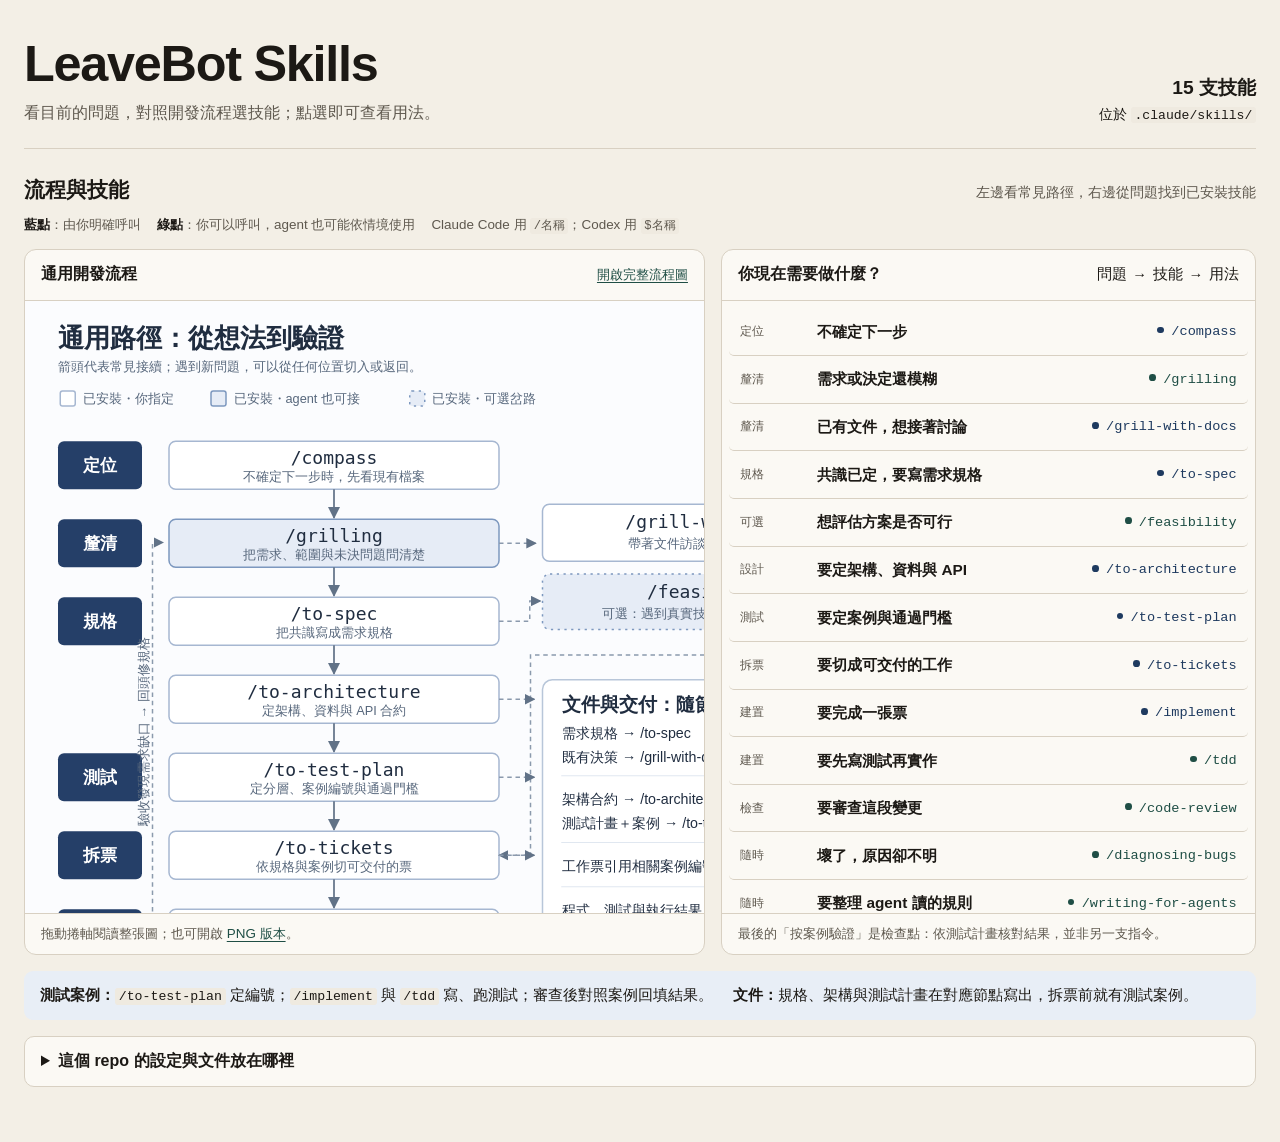
==== commit e6ca5344: "feat: add general feasibility skill and fix Codex hook paths" ====
--- a/.claude/skills/README.html
+++ b/.claude/skills/README.html
@@ -3,535 +3,159 @@
 <head>
   <meta charset="utf-8">
   <meta name="viewport" content="width=device-width, initial-scale=1">
-  <title>Skills — 遇到問題時怎麼選</title>
+  <title>LeaveBot Skills · 流程與技能</title>
   <style>
-    :root {
-      --paper: #f3efe6;
-      --sheet: #fbf9f4;
-      --ink: #1c1915;
-      --muted: #5e584e;
-      --line: #d8d0c2;
-      --rule: #8a8172;
-      --skill: #1f4e45;
-      --skill-soft: #e5f0ec;
-      --hook: #7c2d12;
-      --hook-soft: #f8ebe4;
-      --d1: #1e4d3a;
-      --d1-soft: #e7f2eb;
-      --d2: #7a3419;
-      --d2-soft: #f8ece6;
-      --user: #1e3a5f;
-      --user-soft: #e8eef6;
-      --any: #3f4a22;
-      --any-soft: #eef1e4;
-      --outside: #4a4458;
-      --outside-soft: #eeecf2;
-    }
-
-    * { box-sizing: border-box; }
-
-    body {
-      margin: 0;
-      color: var(--ink);
-      background:
-        linear-gradient(90deg, #e7e1d4 0 12px, transparent 12px),
-        var(--paper);
-      font-family: "Segoe UI", "Microsoft JhengHei UI", "Microsoft JhengHei", sans-serif;
-      line-height: 1.65;
-    }
-
-    a { color: var(--skill); }
-    a:focus-visible, button:focus-visible {
-      outline: 2px solid var(--skill);
-      outline-offset: 3px;
-    }
-
-    code, .cmd {
-      font-family: Consolas, "Cascadia Mono", "Courier New", monospace;
-      font-size: 0.92em;
-    }
-
-    code {
-      background: #efeae0;
-      padding: 0.05em 0.35em;
-      border-radius: 3px;
-    }
-
-    .wrap {
-      width: min(980px, calc(100% - 2.5rem));
-      margin: 0 auto;
-      padding: 2.5rem 0 4rem;
-    }
-
-    header.page {
-      margin-bottom: 1.5rem;
-    }
-
-    .eyebrow {
-      margin: 0 0 0.35rem;
-      color: var(--muted);
-      letter-spacing: 0.04em;
-      font-size: 0.85rem;
-    }
-
-    h1 {
-      margin: 0 0 0.6rem;
-      font-size: 2.4rem;
-      line-height: 1.15;
-      font-weight: 650;
-    }
-
-    .lede {
-      margin: 0;
-      max-width: 42rem;
-      font-size: 1.05rem;
-    }
-
-    nav.toc {
-      display: flex;
-      flex-wrap: wrap;
-      gap: 0.5rem;
-      margin: 1.25rem 0 0;
-    }
-
-    nav.toc a {
-      text-decoration: none;
-      border: 1px solid var(--line);
-      background: var(--sheet);
-      color: var(--ink);
-      border-radius: 999px;
-      padding: 0.2rem 0.75rem;
-      font-size: 0.9rem;
-    }
-
-    nav.toc a:hover { border-color: var(--skill); }
-
-    .layer {
-      background: var(--sheet);
-      border: 1px solid var(--line);
-      border-radius: 14px;
-      padding: 1.25rem 1.35rem 1.4rem;
-      margin-top: 1rem;
-    }
-
-    .layer h2 {
-      margin: 0 0 0.85rem;
-      font-size: 1.25rem;
-      line-height: 1.3;
-    }
-
-    .depth {
-      display: inline-block;
-      margin-right: 0.45rem;
-      padding: 0.05rem 0.45rem;
-      border-radius: 999px;
-      background: var(--ink);
-      color: var(--paper);
-      font-size: 0.75rem;
-      font-weight: 650;
-      vertical-align: 0.15em;
-    }
-
-    .hint {
-      margin: -0.35rem 0 1rem;
-      color: var(--muted);
-    }
-
-    /* 第 1 層：三件套由外到內 */
-    .stack {
-      display: grid;
-      gap: 0.55rem;
-    }
-
-    .band {
-      border-radius: 10px;
-      padding: 0.85rem 1rem;
-    }
-
-    .band h3 {
-      margin: 0 0 0.2rem;
-      font-size: 1rem;
-    }
-
-    .band p { margin: 0; }
-
-    .band.rule {
-      background: #f3f1ec;
-      border: 1px dashed var(--rule);
-    }
-
-    .band.skill {
-      background: var(--skill-soft);
-      border: 2px solid var(--skill);
-      margin-inline: 1.25rem;
-    }
-
-    .band.hook {
-      background: var(--hook-soft);
-      border: 1px solid #e7c3b2;
-    }
-
-    /* 第 2 層 */
-    .split {
-      display: grid;
-      grid-template-columns: 1fr 1fr;
-      gap: 0.75rem;
-    }
-
-    .card {
-      border-radius: 10px;
-      padding: 0.9rem 1rem;
-    }
-
-    .card h3 {
-      margin: 0 0 0.45rem;
-      font-size: 1rem;
-    }
-
-    .card ul {
-      margin: 0;
-      padding-left: 1.1rem;
-    }
-
-    .card.user { background: var(--user-soft); }
-    .card.any { background: var(--any-soft); }
-
-    .note {
-      margin: 0.85rem 0 0;
-      color: var(--muted);
-    }
-
-    /* 問題導向地圖 */
-    .repo-map {
-      display: grid;
-      grid-template-columns: minmax(0, 1fr) minmax(0, 1.5fr);
-      gap: 1rem;
-      align-items: start;
-    }
-
-    .repo-tree {
-      margin: 0;
-      padding: 1rem;
-      border-radius: 10px;
-      background: #25231f;
-      color: #f6f1e7;
-      white-space: pre-wrap;
-      font: 0.9rem/1.75 Consolas, "Cascadia Mono", monospace;
-    }
-
-    .repo-tree strong { color: #a9d5c6; }
-    .repo-notes { margin: 0; display: grid; gap: 0.65rem; }
-    .repo-notes div { padding-bottom: 0.6rem; border-bottom: 1px solid var(--line); }
-    .repo-notes dt { font-weight: 700; }
-    .repo-notes dd { margin: 0.1rem 0 0; color: var(--muted); }
-    .skill-inventory { display: grid; grid-template-columns: repeat(5, minmax(0, 1fr)); gap: 0.4rem; margin: 0.65rem 0 0; padding: 0; list-style: none; }
-    .skill-inventory a { display: block; padding: 0.35rem 0.45rem; border: 1px solid var(--line); border-radius: 6px; background: #fff; font: 0.83rem Consolas, monospace; text-decoration: none; overflow-wrap: anywhere; }
-
-    .route-intro {
-      padding: 1rem 1.1rem;
-      border-radius: 10px;
-      background: var(--ink);
-      color: var(--sheet);
-      margin-bottom: 1rem;
-    }
-    .route-intro strong { display: block; font-size: 1.13rem; }
-    .route-intro p { margin: 0.2rem 0 0; }
-    .route-intro code { color: var(--ink); }
-
-    .route-grid {
-      display: grid;
-      grid-template-columns: repeat(2, minmax(0, 1fr));
-      gap: 0.7rem;
-    }
-    .route {
-      border: 1px solid var(--line);
-      border-radius: 10px;
-      background: #fff;
-      padding: 0.85rem 1rem;
-    }
-    .route h3 { margin: 0 0 0.45rem; font-size: 1.02rem; }
-    .route p { margin: 0.35rem 0 0; }
-    .route a { font-weight: 700; text-underline-offset: 0.2em; }
-    .route .trigger { display: inline-block; font-size: 0.78rem; font-weight: 700; border-radius: 4px; padding: 0.05rem 0.35rem; }
-    .trigger.manual { background: var(--user-soft); color: var(--user); }
-    .trigger.both { background: var(--any-soft); color: var(--any); }
-    .route .result { color: var(--muted); font-size: 0.91rem; }
-
-    .branch-title { margin: 1.15rem 0 0.55rem; font-size: 1rem; }
-    .route-note { margin: 0.9rem 0 0; padding: 0.75rem 0.9rem; border-radius: 8px; background: var(--d1-soft); }
-    .route-note p { margin: 0.2rem 0; }
-
-    .manual-auto {
-      display: grid;
-      grid-template-columns: repeat(2, minmax(0, 1fr));
-      gap: 0.75rem;
-    }
-    .manual-auto article { padding: 0.85rem 1rem; border-radius: 10px; }
-    .manual-auto article:first-child { background: var(--user-soft); }
-    .manual-auto article:last-child { background: var(--any-soft); }
-    .manual-auto h3 { margin: 0 0 0.4rem; font-size: 1rem; }
-    .manual-auto p { margin: 0.35rem 0; }
-    .manual-auto ul { margin: 0.5rem 0 0; padding-left: 1.15rem; }
-
-    .flow-figure { margin: 0 0 1.25rem; }
-    .flow-scroll { overflow-x: auto; border: 1px solid #cbd5e3; border-radius: 12px; background: #fbfcfe; }
-    .flow-scroll img { display: block; width: 100%; min-width: 1000px; height: auto; }
-    .flow-figure figcaption { margin-top: 0.45rem; color: var(--muted); font-size: 0.9rem; }
-    .decision-table td:first-child { white-space: nowrap; font-weight: 700; }
-    .decision-table code { white-space: nowrap; }
-    .decision-table a { text-underline-offset: 0.2em; }
-
-    .where {
-      margin: 0 0 0.35rem;
-      color: var(--skill);
-      font-size: 0.88rem;
-    }
-
-    .layer > h3 {
-      margin: 1.15rem 0 0.55rem;
-      font-size: 0.95rem;
-    }
-
-    /* 第 5 層 */
-    .group { margin-top: 1.1rem; }
-    .group:first-of-type { margin-top: 0; }
-
-    .group > h3 {
-      margin: 0 0 0.55rem;
-      font-size: 0.95rem;
-      letter-spacing: 0.03em;
-    }
-
-    .skill-list {
-      display: grid;
-      gap: 0.65rem;
-    }
-
-    article.skill {
-      border: 1px solid var(--line);
-      border-left-width: 4px;
-      border-radius: 10px;
-      padding: 0.85rem 1rem 0.95rem;
-      background: #fff;
-    }
-
-    article.skill.d1 { border-left-color: var(--d1); }
-    article.skill.d2 { border-left-color: var(--d2); }
-    article.skill.any { border-left-color: var(--any); }
-    article.skill.user-only { background: #fcfdff; }
-    article.skill.outside {
-      border-left-color: var(--outside);
-      background: var(--outside-soft);
-    }
-
-    article.skill h4 {
-      margin: 0.15rem 0 0.4rem;
-      font-size: 1.05rem;
-    }
-
-    article.skill p { margin: 0.35rem 0; }
-
-    .tag {
-      display: inline-block;
-      font-size: 0.75rem;
-      padding: 0.05rem 0.45rem;
-      border-radius: 999px;
-      background: #efeae0;
-      color: var(--muted);
-    }
-
-    .cmd {
-      margin: 0.65rem 0 0;
-      padding: 0.55rem 0.7rem;
-      background: #1c1915;
-      color: #f6f1e7;
-      border-radius: 8px;
-    }
-
-    .cmd span {
-      display: block;
-      color: #b7b0a4;
-      font-family: "Segoe UI", "Microsoft JhengHei UI", sans-serif;
-      font-size: 0.8rem;
-      margin-bottom: 0.15rem;
-    }
-
-    .table-wrap { overflow-x: auto; }
-
-    table {
-      width: 100%;
-      border-collapse: collapse;
-      margin: 0.55rem 0;
-      font-size: 0.92rem;
-    }
-
-    th, td {
-      text-align: left;
-      vertical-align: top;
-      border-bottom: 1px solid var(--line);
-      padding: 0.4rem 0.45rem;
-    }
-
-    th { color: var(--muted); font-weight: 650; }
-
-    ul.tight { margin: 0.35rem 0; padding-left: 1.15rem; }
-
-    @media (max-width: 800px) {
-      .split, .repo-map, .route-grid, .manual-auto { grid-template-columns: 1fr; }
-      .skill-inventory { grid-template-columns: repeat(2, minmax(0, 1fr)); }
-      .band.skill { margin-inline: 0; }
-      h1 { font-size: 1.9rem; }
-    }
+    :root { --paper:#f3efe6; --sheet:#fbf9f4; --ink:#1c1915; --muted:#5e584e; --line:#d8d0c2; --blue:#1e3a5f; --blue-soft:#e8eef6; --green:#1f4e45; --green-soft:#e5f0ec; }
+    * { box-sizing:border-box; }
+    html { scroll-behavior:smooth; }
+    body { margin:0; color:var(--ink); background:var(--paper); font-family:"Segoe UI","Microsoft JhengHei UI","Microsoft JhengHei",sans-serif; line-height:1.55; }
+    button { font:inherit; cursor:pointer; }
+    button:focus-visible, a:focus-visible, summary:focus-visible { outline:3px solid var(--green); outline-offset:3px; }
+    code,.mono { font-family:Consolas,"Cascadia Mono",monospace; font-size:.91em; }
+    code { background:#efeae0; border-radius:3px; padding:.05em .28em; }
+    a { color:var(--green); text-underline-offset:.2em; }
+    .wrap { width:min(1320px,calc(100% - 3rem)); margin:auto; padding:2.25rem 0 3.5rem; }
+    .page-head { display:flex; justify-content:space-between; gap:2rem; align-items:end; padding-bottom:1.4rem; border-bottom:1px solid var(--line); }
+    h1 { font-size:clamp(2rem,4vw,3.15rem); line-height:1.1; margin:0 0 .6rem; letter-spacing:-.025em; }
+    .page-head p { margin:0; max-width:60ch; color:var(--muted); }
+    .head-meta { flex:none; text-align:right; font-size:.9rem; }
+    .head-meta strong { display:block; color:var(--ink); font-size:1.2rem; }
+    .section-head { display:flex; justify-content:space-between; align-items:baseline; gap:1rem; margin:1.7rem 0 .7rem; }
+    h2 { font-size:1.3rem; line-height:1.3; margin:0; }
+    .section-head p { margin:0; color:var(--muted); font-size:.9rem; }
+    .legend { display:flex; flex-wrap:wrap; gap:1rem; color:var(--muted); font-size:.84rem; margin:0 0 .8rem; }
+    .legend b { color:var(--ink); }
+    .overview { display:grid; grid-template-columns:minmax(0,1.12fr) minmax(330px,.88fr); gap:1rem; align-items:stretch; }
+    .pane { background:var(--sheet); border:1px solid var(--line); border-radius:12px; min-width:0; overflow:hidden; }
+    .pane-head { padding:.8rem 1rem; display:flex; justify-content:space-between; align-items:center; gap:1rem; border-bottom:1px solid var(--line); }
+    .pane-head h3 { font-size:1rem; margin:0; }
+    .pane-head a { white-space:nowrap; font-size:.82rem; }
+    .map-viewport { height:min(68vh,700px); min-height:440px; overflow:auto; background:#fbfcfe; }
+    .map-viewport img { display:block; width:900px; height:auto; max-width:none; }
+    .pane-foot { padding:.6rem 1rem; border-top:1px solid var(--line); color:var(--muted); font-size:.84rem; }
+    .problem-list { height:min(68vh,700px); min-height:440px; overflow:auto; padding:.45rem; }
+    .problem-card { width:100%; text-align:left; display:grid; grid-template-columns:4rem minmax(0,1fr) auto; align-items:center; gap:.8rem; border:0; border-bottom:1px solid var(--line); border-radius:5px; background:transparent; padding:.8rem .7rem; color:var(--ink); }
+    .problem-card:last-child { border-bottom:0; }
+    .problem-card:hover,.problem-card:focus-visible { background:var(--blue-soft); }
+    .problem-card .stage { color:var(--muted); font-size:.77rem; }
+    .problem-card strong { display:block; font-size:.96rem; line-height:1.3; }
+    .problem-card .skill-name { color:var(--blue); font-family:Consolas,"Cascadia Mono",monospace; font-size:.85rem; white-space:nowrap; }
+    .problem-card.auto .skill-name { color:var(--green); }
+    .problem-card .skill-name::before { content:""; display:inline-block; width:.42rem; height:.42rem; border-radius:50%; margin-right:.45rem; vertical-align:.12em; background:var(--blue); }
+    .problem-card.auto .skill-name::before { background:var(--green); }
+    .explain { display:flex; flex-wrap:wrap; gap:.6rem 1.25rem; margin:1rem 0 0; padding:.8rem 1rem; background:var(--blue-soft); border-radius:9px; font-size:.91rem; }
+    .explain p { margin:0; }
+    .repo-details { margin-top:1rem; border:1px solid var(--line); border-radius:10px; background:var(--sheet); }
+    .repo-details summary { cursor:pointer; padding:.75rem 1rem; font-weight:650; }
+    .repo-details[open] summary { border-bottom:1px solid var(--line); }
+    .repo-content { display:grid; grid-template-columns:1fr 1.5fr; gap:1rem; padding:1rem; }
+    .repo-tree { margin:0; padding:1rem; background:#25231f; color:#f6f1e7; border-radius:7px; white-space:pre-wrap; font: .88rem/1.7 Consolas,monospace; }
+    .repo-tree strong { color:#a9d5c6; }
+    .repo-content p { margin:.2rem 0 .65rem; }
+    .repo-content p:last-child { margin-bottom:0; }
+    .repo-content .muted { color:var(--muted); }
+    dialog.skill-dialog { width:min(1040px,calc(100% - 2rem)); height:min(780px,calc(100dvh - 2rem)); max-height:none; margin:auto; padding:0; border:1px solid #b9c9d2; border-radius:14px; background:var(--sheet); color:var(--ink); box-shadow:0 24px 70px rgba(28,25,21,.25); overflow:hidden; }
+    dialog::backdrop { background:rgba(18,33,42,.6); }
+    .dialog-top { display:flex; justify-content:space-between; align-items:center; gap:1rem; padding:1rem 1.25rem; border-bottom:1px solid var(--line); }
+    .dialog-top p { margin:0; color:var(--muted); font-size:.83rem; }
+    .dialog-top h2 { font-size:1.22rem; margin:.1rem 0 0; }
+    .close-button { flex:none; border:1px solid var(--line); border-radius:7px; background:#fff; padding:.4rem .7rem; color:var(--ink); }
+    .close-button:hover { border-color:var(--green); }
+    .dialog-layout { height:calc(100% - 79px); display:grid; grid-template-columns:218px minmax(0,1fr); min-height:0; }
+    .dialog-nav { display:grid; align-content:start; gap:.25rem; padding:.7rem; overflow:auto; border-right:1px solid var(--line); }
+    .dialog-nav button { text-align:left; border:0; border-radius:5px; background:transparent; color:var(--muted); padding:.45rem .5rem; font-family:Consolas,"Cascadia Mono",monospace; font-size:.83rem; }
+    .dialog-nav button:hover { background:var(--blue-soft); color:var(--ink); }
+    .dialog-nav button[aria-current="true"] { background:var(--blue); color:#fff; }
+    .dialog-content { overflow:auto; padding:1.4rem clamp(1rem,3vw,2rem) 2rem; }
+    .skill-detail[hidden] { display:none !important; }
+    .skill-detail h4 { font-size:1.45rem; line-height:1.25; margin:0 0 1rem; }
+    .skill-detail p { max-width:75ch; margin:.75rem 0; }
+    .skill-detail .tag { display:inline-block; border-radius:4px; padding:.1rem .45rem; font-size:.77rem; margin-bottom:.55rem; background:var(--blue-soft); color:var(--blue); }
+    .skill-detail:not(.user-only) .tag { background:var(--green-soft); color:var(--green); }
+    .skill-detail .where { color:var(--green); font-size:.87rem; }
+    .skill-detail .cmd { padding:.65rem .8rem; border-radius:7px; background:#25231f; color:#fff; font-family:Consolas,"Cascadia Mono",monospace; }
+    .skill-detail .cmd span { display:block; font-family:inherit; color:#c7beb2; font-size:.8rem; }
+    .skill-detail ul { padding-left:1.2rem; }
+    .table-wrap { overflow-x:auto; }
+    table { border-collapse:collapse; width:100%; font-size:.86rem; }
+    th,td { text-align:left; vertical-align:top; padding:.4rem; border-bottom:1px solid var(--line); }
+    @media(max-width:900px) { .overview { grid-template-columns:1fr; } .overview .pane:last-child { order:-1; } .map-viewport { height:430px; min-height:0; } .problem-list { height:420px; min-height:0; } .page-head { align-items:start; } }
+    @media(max-width:640px) { .wrap { width:min(100% - 1.25rem,1320px); padding-top:1.25rem; } .page-head { display:block; } .head-meta { text-align:left; margin-top:1rem; } .section-head { display:block; } .section-head p { margin-top:.2rem; } .problem-card { grid-template-columns:3rem minmax(0,1fr); } .problem-card .skill-name { grid-column:2; } .repo-content { grid-template-columns:1fr; } dialog.skill-dialog { width:calc(100% - .5rem); height:calc(100dvh - .5rem); } .dialog-layout { grid-template-columns:1fr; grid-template-rows:auto minmax(0,1fr); height:calc(100% - 79px); } .dialog-nav { display:flex; white-space:nowrap; overflow-x:auto; border-right:0; border-bottom:1px solid var(--line); } .dialog-content { padding:1rem; } }
   </style>
 </head>
 <body>
   <div class="wrap">
-    <header class="page">
-      <p class="eyebrow">.claude/skills · 對照 course/HARNESS.md</p>
-      <h1>Skills</h1>
-      <p class="lede">先看眼前卡住的問題，再選工具。技能可由你指定；其中一部分也會在 agent 辨認出適用情境時使用。這頁依本專案現有檔案說明。</p>
-      <nav class="toc" aria-label="頁內分層">
-        <a href="#layer-1">1 專案最小架構</a>
-        <a href="#layer-2">2 誰能啟動</a>
-        <a href="#layer-3">3 常用流程圖</a>
-        <a href="#layer-4">4 觸發方式</a>
-        <a href="#layer-5">5 每一支</a>
-      </nav>
+    <header class="page-head">
+      <div>
+        <h1>LeaveBot Skills</h1>
+        <p>看目前的問題，對照開發流程選技能；點選即可查看用法。</p>
+      </div>
+      <div class="head-meta"><strong>15 支技能</strong>位於 <code>.claude/skills/</code></div>
     </header>
 
     <main>
-      <section class="layer" id="layer-1" aria-labelledby="h-layer-1">
-        <h2 id="h-layer-1"><span class="depth">1</span>這個專案的最小架構</h2>
-        <p class="hint">參考 .claude 目錄的概念圖，但只列出這個 repo 真正有的控制檔。規則寫在根目錄 <code>AGENTS.md</code>；<code>CLAUDE.md</code> 轉讀它。</p>
-        <div class="repo-map">
-          <div class="repo-tree" aria-label="本專案 .claude 目錄結構"><strong>.claude/</strong>
-├─ <strong>settings.json</strong>     註冊 hook
-├─ <strong>hooks/</strong>            工具執行前的守門腳本
-└─ <strong>skills/</strong>           按問題選用的 SKILL.md</div>
-          <dl class="repo-notes">
-            <div><dt><code>settings.json</code> 決定何時執行</dt><dd>目前在 Bash 工具執行前呼叫 <code>guard-git.sh</code> 和 <code>guard-secrets.sh</code>。</dd></div>
-            <div><dt><code>hooks/</code> 自動守住硬限制</dt><dd>它是工具層檢查，與使用者有沒有叫 skill 無關。</dd></div>
-            <div><dt><code>skills/</code> 提供處理問題的方法</dt><dd>每支以 <code>SKILL.md</code> 說明適用情境和做法；觸發方式見下一區。</dd></div>
-          </dl>
-        </div>
-        <h3 class="branch-title"><code>skills/</code> 已安裝 14 支</h3>
-        <ul class="skill-inventory">
-          <li><a href="#compass">compass</a></li><li><a href="#grilling">grilling</a></li><li><a href="#grill-with-docs">grill-with-docs</a></li><li><a href="#to-spec">to-spec</a></li><li><a href="#to-architecture">to-architecture</a></li>
-          <li><a href="#to-test-plan">to-test-plan</a></li><li><a href="#to-tickets">to-tickets</a></li><li><a href="#implement">implement</a></li><li><a href="#tdd">tdd</a></li><li><a href="#code-review">code-review</a></li>
-          <li><a href="#diagnosing-bugs">diagnosing-bugs</a></li><li><a href="#writing-for-agents">writing-for-agents</a></li><li><a href="#writing-hooks">writing-hooks</a></li><li><a href="#handoff">handoff</a></li>
-        </ul>
-      </section>
-
-      <section class="layer" id="layer-2" aria-labelledby="h-layer-2">
-        <h2 id="h-layer-2"><span class="depth">2</span>誰能啟動</h2>
-        <div class="split">
-          <div class="card user">
-            <h3>只有你打才跑</h3>
-            <ul>
-              <li><code>compass</code></li>
-              <li><code>grill-with-docs</code></li>
-              <li><code>to-spec</code></li>
-              <li><code>to-architecture</code></li>
-              <li><code>to-test-plan</code></li>
-              <li><code>to-tickets</code></li>
-              <li><code>implement</code></li>
-              <li><code>handoff</code></li>
-            </ul>
+      <section aria-labelledby="flow-title">
+        <div class="section-head"><h2 id="flow-title">流程與技能</h2><p>左邊看常見路徑，右邊從問題找到已安裝技能</p></div>
+        <div class="legend"><span><b>藍點</b>：由你明確呼叫</span><span><b>綠點</b>：你可以呼叫，agent 也可能依情境使用</span><span>Claude Code 用 <code>/名稱</code>；Codex 用 <code>$名稱</code></span></div>
+        <div class="overview">
+          <div class="pane">
+            <div class="pane-head"><h3>通用開發流程</h3><a href="leavebot-flow.svg" target="_blank" rel="noopener">開啟完整流程圖</a></div>
+            <div class="map-viewport" aria-label="可捲動的通用開發流程圖"><img src="leavebot-flow.svg" alt="需求釐清、規格、架構、測試計畫、拆票、建置、審查與案例驗證的通用流程；遇到問題可返回相關節點。"></div>
+            <div class="pane-foot">拖動捲軸閱讀整張圖；也可開啟 <a href="leavebot-flow.png" target="_blank" rel="noopener">PNG 版本</a>。</div>
           </div>
-          <div class="card any">
-            <h3>你打，或 agent 自己接</h3>
-            <ul>
-              <li><code>grilling</code></li>
-              <li><code>writing-for-agents</code></li>
-              <li><code>tdd</code></li>
-              <li><code>diagnosing-bugs</code></li>
-              <li><code>code-review</code></li>
-              <li><code>writing-hooks</code></li>
-            </ul>
+          <div class="pane">
+            <div class="pane-head"><h3>你現在需要做什麼？</h3><span class="mono">問題 → 技能 → 用法</span></div>
+            <div class="problem-list">
+              <button class="problem-card manual" type="button" data-open-skill="compass"><span class="stage">定位</span><strong>不確定下一步</strong><span class="skill-name">/compass</span></button>
+              <button class="problem-card auto" type="button" data-open-skill="grilling"><span class="stage">釐清</span><strong>需求或決定還模糊</strong><span class="skill-name">/grilling</span></button>
+              <button class="problem-card manual" type="button" data-open-skill="grill-with-docs"><span class="stage">釐清</span><strong>已有文件，想接著討論</strong><span class="skill-name">/grill-with-docs</span></button>
+              <button class="problem-card manual" type="button" data-open-skill="to-spec"><span class="stage">規格</span><strong>共識已定，要寫需求規格</strong><span class="skill-name">/to-spec</span></button>
+              <button class="problem-card auto" type="button" data-open-skill="feasibility"><span class="stage">可選</span><strong>想評估方案是否可行</strong><span class="skill-name">/feasibility</span></button>
+              <button class="problem-card manual" type="button" data-open-skill="to-architecture"><span class="stage">設計</span><strong>要定架構、資料與 API</strong><span class="skill-name">/to-architecture</span></button>
+              <button class="problem-card manual" type="button" data-open-skill="to-test-plan"><span class="stage">測試</span><strong>要定案例與通過門檻</strong><span class="skill-name">/to-test-plan</span></button>
+              <button class="problem-card manual" type="button" data-open-skill="to-tickets"><span class="stage">拆票</span><strong>要切成可交付的工作</strong><span class="skill-name">/to-tickets</span></button>
+              <button class="problem-card manual" type="button" data-open-skill="implement"><span class="stage">建置</span><strong>要完成一張票</strong><span class="skill-name">/implement</span></button>
+              <button class="problem-card auto" type="button" data-open-skill="tdd"><span class="stage">建置</span><strong>要先寫測試再實作</strong><span class="skill-name">/tdd</span></button>
+              <button class="problem-card auto" type="button" data-open-skill="code-review"><span class="stage">檢查</span><strong>要審查這段變更</strong><span class="skill-name">/code-review</span></button>
+              <button class="problem-card auto" type="button" data-open-skill="diagnosing-bugs"><span class="stage">隨時</span><strong>壞了，原因卻不明</strong><span class="skill-name">/diagnosing-bugs</span></button>
+              <button class="problem-card auto" type="button" data-open-skill="writing-for-agents"><span class="stage">隨時</span><strong>要整理 agent 讀的規則</strong><span class="skill-name">/writing-for-agents</span></button>
+              <button class="problem-card auto" type="button" data-open-skill="writing-hooks"><span class="stage">隨時</span><strong>要讓工具擋下硬限制</strong><span class="skill-name">/writing-hooks</span></button>
+              <button class="problem-card manual" type="button" data-open-skill="handoff"><span class="stage">隨時</span><strong>要換人或換對話接手</strong><span class="skill-name">/handoff</span></button>
+            </div>
+            <div class="pane-foot">最後的「按案例驗證」是檢查點：依測試計畫核對結果，並非另一支指令。</div>
           </div>
         </div>
-        <p class="note">課程原有 10 支，現在加上 4 支本專案適配技能。<code>feasibility</code> 仍是未安裝的可選提案；<code>archify</code> 也不在這份已安裝清單內。</p>
       </section>
 
-      <section class="layer" id="layer-3" aria-labelledby="h-layer-3">
-        <h2 id="h-layer-3"><span class="depth">3</span>通用開發流程圖</h2>
-        <p class="hint">左側是多數專案都可沿用的技能與驗證工作；右側標出文件在哪一個節點產生或更新。LeaveBot 特有的檔名和 I4 AI eval 放在圖外說明。圖上的 14 支實線技能都已安裝；點線 <code>feasibility</code> 尚未安裝。</p>
-        <figure class="flow-figure">
-          <div class="flow-scroll"><img src="leavebot-flow.svg" alt="通用技能流程圖：先產生需求、架構與測試計畫，測試計畫定案例編號；拆票後建置與測試，審查後按案例驗證並回填結果。LeaveBot 的 I4 AI eval 不在通用主幹。"></div>
-          <figcaption><a href="leavebot-flow.svg">開啟完整 SVG</a> · <a href="leavebot-flow.png">開啟同步 PNG</a>。下方問題卡可跳到每支技能的用法。</figcaption>
-        </figure>
-        <h3 class="branch-title">參考原作者後，本專案如何取捨六個節點</h3>
-        <div class="table-wrap">
-          <table class="decision-table">
-            <thead><tr><th>技能</th><th>取捨</th><th>原因與本專案落點</th></tr></thead>
-            <tbody>
-              <tr><td><code>grill-with-docs</code></td><td>已安裝適配版</td><td>沿用 <code>grilling</code> 訪談；決策落在既有 brief、PRD、SAD／ADR，偏差才記 LESSONS。<a href="https://github.com/Zenobia000/luca-skills/blob/main/skills/core/grill-with-docs/SKILL.md">原始定義</a></td></tr>
-              <tr><td><code>to-spec</code></td><td>已安裝適配版</td><td>依課程範本收斂 <code>docs/01–03</code>，沿用既有 FR／NFR／AC 編號和本地文件。<a href="https://github.com/Zenobia000/luca-skills/blob/main/skills/core/to-spec/SKILL.md">原始定義</a></td></tr>
-              <tr><td><code>to-test-plan</code></td><td>已安裝適配版</td><td>結合原作者 <a href="https://github.com/Zenobia000/luca-skills/blob/main/skills/core/test-blueprint/SKILL.md">test-blueprint</a> 的測試層級、接縫、追溯，以及 <a href="https://github.com/Zenobia000/luca-skills/blob/main/skills/core/uat-cases/SKILL.md">uat-cases</a> 的 TC 案例與編號，輸出唯一的 <code>docs/06-test-plan.md</code>。</td></tr>
-              <tr><td><code>feasibility</code></td><td>可選，暫不安裝</td><td>原作者把它標為 draft，且明定只在真實技術、外部依賴或成本不確定時使用；本課程技術棧已固定，常態流程不需要每次過這關。<a href="https://github.com/Zenobia000/luca-skills/blob/main/skills/draft/feasibility/SKILL.md">原始定義</a></td></tr>
-              <tr><td><code>to-tickets</code></td><td>必留，已安裝</td><td>本專案版本已依六份規格切 I0–I4，並把 TC 放進票裡；直接使用 <a href="#to-tickets">現有技能</a>。</td></tr>
-              <tr><td><code>implement</code></td><td>已安裝適配版</td><td>一次處理一票，協調 <code>tdd</code>、<code>code-review</code>、pytest、追溯矩陣與 LESSONS；不自動提交。<a href="https://github.com/Zenobia000/luca-skills/blob/main/skills/core/implement/SKILL.md">原始定義</a></td></tr>
-            </tbody>
-          </table>
+      <div class="explain" aria-label="測試與文件如何銜接">
+        <p><strong>測試案例：</strong><code>/to-test-plan</code> 定編號；<code>/implement</code> 與 <code>/tdd</code> 寫、跑測試；審查後對照案例回填結果。</p>
+        <p><strong>文件：</strong>規格、架構與測試計畫在對應節點寫出，拆票前就有測試案例。</p>
+      </div>
+
+      <details class="repo-details">
+        <summary>這個 repo 的設定與文件放在哪裡</summary>
+        <div class="repo-content">
+          <div class="repo-tree"><strong>.claude/</strong>
+├─ <strong>settings.json</strong>   註冊 hook
+├─ <strong>hooks/</strong>          工具層檢查
+└─ <strong>skills/</strong>         15 支技能</div>
+          <div>
+            <p><strong>規則：</strong><code>AGENTS.md</code> 是專案規則；<code>CLAUDE.md</code> 轉讀它。</p>
+            <p><strong>規格：</strong><code>course/templates/</code> 提供格式。執行需求、架構與測試計畫技能時，才逐份建立 <code>docs/01–06</code>。</p>
+            <p><strong>經驗：</strong><code>docs/LESSONS.md</code> 記錄本專案遇到的偏差、誤解與踩坑，不取代規格。</p>
+            <p class="muted">目前這個工作樹尚未建立 <code>docs/</code>；<code>skills/</code> 存的是工作方法。</p>
+          </div>
         </div>
-        <h3 class="branch-title">測試規劃、案例與 AI 評測的分工</h3>
-        <div class="table-wrap">
-          <table>
-            <thead><tr><th>概念</th><th>回答的問題</th><th>本課程落點</th></tr></thead>
-            <tbody>
-              <tr><td>原作者 <code>test-blueprint</code></td><td>測試分哪些層、在哪些接縫驗、何時在 CI 執行？</td><td>其中的分層、接縫與追溯判斷融入 <code>docs/06-test-plan.md</code>；不照搬它另建的藍圖、CI 與狀態檔。</td></tr>
-              <tr><td>原作者 <code>uat-cases</code></td><td>使用者要用哪些案例驗收？每個案例的編號與期望結果是什麼？</td><td>案例設計與凍結編號原則融入 06；課程的 <code>TC-xx</code> 同時涵蓋驗收、系統、整合、單元案例，範圍比原作者的 UAT 清單廣。</td></tr>
-              <tr><td><code>TC-xx</code></td><td>這一則案例在驗哪條 AC／FR／NFR？</td><td>寫在 06 的測試案例與追溯矩陣；D2 的 pytest 用 <code>@pytest.mark.req</code> 指回它，模型依規則注入假實作。</td></tr>
-              <tr><td><code>I4 AI eval</code></td><td>整批口語請假句子的解析準確率有沒有達門檻？</td><td>這是 LeaveBot 專案特有的驗證。I4 依 06 的規則生成腳本，逐句用 fixture 呼叫 <code>POST /api/parse</code>，比較欄位並報準確率；不放在通用主幹，也不是另一套 TC 編號。</td></tr>
-            </tbody>
-          </table>
-        </div>
-        <div class="route-note">
-          <p><strong>TC 要另外一支技能嗎？</strong>目前不用。<a href="#to-test-plan"><code>/to-test-plan</code></a> 定案例與編號；<a href="#implement"><code>/implement</code></a> 配合 <a href="#tdd"><code>/tdd</code></a> 寫並跑測試；最後按案例核對結果、更新追溯。這最後一格是工作與檢查點，不是新的 slash 指令。若專案需要獨立的人工作業驗收清單，才考慮另用原作者的 <code>uat-cases</code>。</p>
-          <p><strong>文件何時出現？</strong>規格、架構、測試計畫分別在對應技能執行時寫出，拆票前已有測試案例。右欄是通用文件角色，實際路徑由專案決定；本課程映射到 <code>docs/01–06</code>。目前這個工作樹尚未建立 <code>docs/</code>；<code>skills/</code> 存的是做法，並非已完成的文件。</p>
-          <p><strong>LESSONS.md 是什麼？</strong>它是這個 repo 的經驗紀錄，存偏差、誤解、踩坑，不是每個專案都必備的主規格，也不取代測試計畫。</p>
-        </div>
-        <h3 class="branch-title">依眼前的問題切入</h3>
-        <div class="route-intro">
-          <strong>從問題進入，不必照編號走。</strong>
-          <p>看見問題 → 選一支技能 → 產出或修正文件／程式 → 再看新問題。D1、D2 是課程時間安排，不是產品開發的固定路線。</p>
-        </div>
-        <div class="route-grid">
-          <article class="route"><h3>不知道下一步，想先定位</h3><span class="trigger manual">你指定</span><p><a href="#compass"><code>/compass</code></a> 讀目前檔案，指出缺口和可走的下一步。</p><p class="result">不替你寫規格或程式。</p></article>
-          <article class="route"><h3>需求或決定還模糊</h3><span class="trigger both">你指定／agent 可接</span><p><a href="#grilling"><code>/grilling</code></a> 逐題釐清；跨對話要保留術語與決策時，指定 <a href="#grill-with-docs"><code>/grill-with-docs</code></a>。</p><p class="result">定案後用 <a href="#to-spec"><code>/to-spec</code></a> 收斂 brief、PRD、SRS。</p></article>
-          <article class="route"><h3>需求已明確，要設計系統</h3><span class="trigger manual">你指定</span><p><a href="#to-architecture"><code>/to-architecture</code></a> 根據 PRD、SRS 與固定技術棧形成 SAD、SDS。</p><p class="result">設計圖放在 SAD／SDS；本 repo 未安裝 <code>archify</code> 技能。</p></article>
-          <article class="route"><h3>要規劃測試與追溯</h3><span class="trigger manual">你指定</span><p><a href="#to-test-plan"><code>/to-test-plan</code></a> 把 AC、FR、NFR 展成 TC、eval 與追溯矩陣。</p><p class="result">輸出 <code>docs/06-test-plan.md</code>，再交給拆票。</p></article>
-          <article class="route"><h3>規格齊了，要拆可交付工作</h3><span class="trigger manual">你指定</span><p><a href="#to-tickets"><code>/to-tickets</code></a> 把六份規格切成票。</p><p class="result">每票引用要驗的 TC。</p></article>
-          <article class="route"><h3>要實作一張票</h3><span class="trigger manual">你指定</span><p><a href="#implement"><code>/implement</code></a> 一次處理一票，依行為使用 <a href="#tdd"><code>/tdd</code></a>，收尾檢查與更新追溯。</p><p class="result">I0 骨架遵守 <code>course/STACK.md</code>。</p></article>
-          <article class="route"><h3>壞了，而且原因不明</h3><span class="trigger both">你指定／agent 可接</span><p><a href="#diagnosing-bugs"><code>/diagnosing-bugs</code></a> 重現、縮小範圍、驗證原因。</p><p class="result">若問題來自規格缺口，回到需求或設計。</p></article>
-          <article class="route"><h3>想檢查這段變更</h3><span class="trigger both">你指定／agent 可接</span><p><a href="#code-review"><code>/code-review</code></a> 用定點比較 diff，檢查規範與票的要求。</p><p class="result">發現問題可回到實作、測試或規格。</p></article>
-          <article class="route"><h3>協作規則需要落地</h3><span class="trigger both">你指定／agent 可接</span><p><a href="#writing-for-agents"><code>/writing-for-agents</code></a> 寫清楚 agent 規則；<a href="#writing-hooks"><code>/writing-hooks</code></a> 處理必須由工具擋下的動作。</p><p class="result">規則放 <code>AGENTS.md</code>；hook 登記在 <code>settings.json</code>。</p></article>
-          <article class="route"><h3>要換人、工具或全新對話</h3><span class="trigger manual">你指定</span><p><a href="#handoff"><code>/handoff</code></a> 留進度、決定、下一步與檔案路徑。</p><p class="result">在新對話接續；同一對話縮短可用 <code>/compact</code>。</p></article>
-          <article class="route"><h3>正在驗證結果</h3><span class="trigger both">照測試計畫執行</span><p>依案例編號核對測試結果與需求，回填追溯關係；使用專案適用的測試工具。</p><p class="result">發現失敗時回到除錯、實作或需求。LeaveBot 另有 I4 AI eval 門檻。</p></article>
-        </div>
-        <div class="route-note">
-          <p><strong>例：</strong>驗收發現假別判斷不清 → <a href="#grilling">釐清需求</a> → 更新規格 → <a href="#to-architecture">修設計</a> → <a href="#tdd">補測試與實作</a> → 再驗收。</p>
-          <p>規格與產出衝突時，以 <code>docs/</code>、<code>course/STACK.md</code> 為準；偏差記到 <code>docs/LESSONS.md</code>。</p>
-        </div>
-      </section>
-
-      <section class="layer" id="layer-4" aria-labelledby="h-layer-4">
-        <h2 id="h-layer-4"><span class="depth">4</span>誰把技能接進來？</h2>
-        <p class="hint">第 3 區每張問題卡都有觸發標籤；這裡說明標籤的意思。</p>
-        <div class="manual-auto">
-          <article><h3>你明確指定</h3><p>輸入 <code>/技能名</code>；在 Codex 用 <code>$技能名</code>。這八支只在你指定時啟動：</p><ul><li><code>compass</code>：定位</li><li><code>grill-with-docs</code>：帶文件訪談</li><li><code>to-spec</code>：寫 01–03</li><li><code>to-architecture</code>：寫 04–05</li><li><code>to-test-plan</code>：寫 06</li><li><code>to-tickets</code>：拆票</li><li><code>implement</code>：單票建置</li><li><code>handoff</code>：交接</li></ul></article>
-          <article><h3>你指定，或 agent 依情境選用</h3><p>你可以直接叫；任務符合技能說明時，agent 也可能主動套用：</p><ul><li><code>grilling</code>：釐清決定</li><li><code>tdd</code>、<code>diagnosing-bugs</code>、<code>code-review</code>：建置與檢查</li><li><code>writing-for-agents</code>、<code>writing-hooks</code>：協作規則</li></ul></article>
-        </div>
-        <p class="note">hook 另由 <code>.claude/settings.json</code> 在符合的工具事件自動觸發，不需要叫 skill。技能描述的是工作方法，hook 執行的是檢查。想看每支的具體用法，往下跳到第 5 區。</p>
-      </section>
-
-      <section class="layer" id="layer-5" aria-labelledby="h-layer-5">
-        <h2 id="h-layer-5"><span class="depth">5</span>每一支怎麼用</h2>
-
-        <div class="group">
-          <h3>隨時</h3>
-          <div class="skill-list">
-            <article class="skill any user-only" id="compass">
+      </details>
+    </main>
+  </div>
+
+  <dialog class="skill-dialog" id="skill-dialog" aria-labelledby="dialog-title">
+    <div class="dialog-top"><div><p>技能說明</p><h2 id="dialog-title"></h2></div><button type="button" class="close-button" id="close-dialog">返回總覽</button></div>
+    <div class="dialog-layout">
+      <nav class="dialog-nav" aria-label="切換技能" id="dialog-nav"></nav>
+      <div class="dialog-content" id="dialog-content">
+<article class="skill-detail skill any user-only" id="compass" hidden>
               <span class="tag">只有你打才跑</span>
               <h4><code>/compass</code> — 路由器</h4>
               <p class="where">通用流程：不綁階段。不知道下一步時用。</p>
@@ -539,7 +163,7 @@
               <p class="cmd"><span>你打</span>/compass</p>
             </article>
 
-            <article class="skill any" id="writing-hooks">
+<article class="skill-detail skill any" id="writing-hooks" hidden>
               <span class="tag">你打，或它自己接</span>
               <h4><code>/writing-hooks</code> — 把紅線變成做不到</h4>
               <p class="where">通用流程：不綁階段。規則必須做成做不到時用。</p>
@@ -547,36 +171,39 @@
               <p>這個 repo 已經有 <code>guard-git.sh</code> 和 <code>guard-secrets.sh</code>，登記在 <code>.claude/settings.json</code>。課用的「結束前測試要綠」範本在 <code>course/templates/hooks/</code>。</p>
               <p class="cmd"><span>你打</span>/writing-hooks<br>並講哪條規則要擋、在工具執行前還是結束前。</p>
             </article>
-          </div>
-        </div>
-
-        <div class="group">
-          <h3>D1 · 規格</h3>
-          <div class="skill-list">
-            <article class="skill d1" id="grilling">
+
+<article class="skill-detail skill d1" id="grilling" hidden>
               <span class="tag">你打，或它自己接</span>
               <h4><code>/grilling</code> — 把決定問清楚</h4>
               <p class="where">通用流程：探索與決策。需求留白時也回到這裡。</p>
               <p>一輪問一層。每一題附它建議的答案，等你回，再問下一層。能自己查的事實它去查，決定留給你。樹問完就停，你確認共識之前不動手。</p>
-              <p>這門課拿它寫 <code>docs/01-brief.md</code> 和 <code>docs/02-prd.md</code>（範本在 <code>course/templates/</code>）。後面任何規格留白，也回到這裡。</p>
+              <p>本專案用它整理 <code>docs/01-brief.md</code> 和 <code>docs/02-prd.md</code>（範本在 <code>course/templates/</code>）。後面任何規格留白，也回到這裡。</p>
               <p class="cmd"><span>你打</span>/grilling<br>照問題回。定案後才請它依範本落檔。</p>
             </article>
 
-            <article class="skill d1 user-only" id="grill-with-docs">
+<article class="skill-detail skill d1 user-only" id="grill-with-docs" hidden>
               <span class="tag">只有你打才跑</span>
               <h4><code>/grill-with-docs</code> — 帶著既有文件訪談</h4>
               <p>讀已定規格，避免跨對話重問。確認共識後把決定寫回相應的 01–05 文件；偏差才進 LESSONS，不另建術語或 ADR 總帳。</p>
               <p class="cmd"><span>你打</span>/grill-with-docs</p>
             </article>
 
-            <article class="skill d1 user-only" id="to-spec">
+<article class="skill-detail skill d1 user-only" id="to-spec" hidden>
               <span class="tag">只有你打才跑</span>
               <h4><code>/to-spec</code> — 收斂需求規格</h4>
-              <p>把已定案的討論依課程範本寫進 <code>docs/01-brief.md</code>、<code>docs/02-prd.md</code>、<code>docs/03-srs.md</code>，沿用既有追溯編號。</p>
+              <p>把已定案的討論依本專案範本寫進 <code>docs/01-brief.md</code>、<code>docs/02-prd.md</code>、<code>docs/03-srs.md</code>，沿用既有追溯編號。</p>
               <p class="cmd"><span>你打</span>/to-spec</p>
             </article>
 
-            <article class="skill d1 user-only" id="to-architecture">
+<article class="skill-detail skill d1" id="feasibility" hidden>
+              <span class="tag">你打，或它自己接</span>
+              <h4><code>/feasibility</code> — 可行性分析</h4>
+              <p class="where">可選岔路：評估想法、方案或其中的關鍵風險。</p>
+              <p>核對目標、限制、證據與未知；必要時做低成本驗證，提出有條件的判斷與最小下一步。</p>
+              <p class="cmd"><span>你打</span>/feasibility<br>並說明想評估的方案與限制。</p>
+            </article>
+
+<article class="skill-detail skill d1 user-only" id="to-architecture" hidden>
               <span class="tag">只有你打才跑</span>
               <h4><code>/to-architecture</code> — 兩份設計</h4>
               <p class="where">通用流程：架構與細部設計。</p>
@@ -589,23 +216,23 @@
               <p class="cmd"><span>你打</span>/to-architecture<br>SRS 已經在的時候。</p>
             </article>
 
-            <article class="skill d1 user-only" id="to-test-plan">
+<article class="skill-detail skill d1 user-only" id="to-test-plan" hidden>
               <span class="tag">只有你打才跑</span>
               <h4><code>/to-test-plan</code> — 六號測試計畫</h4>
-              <p>依 PRD、SRS、SAD、SDS 和 <code>course/templates/06-test-plan.md</code> 建立 TC、AI eval 門檻、退出條件與追溯矩陣。整合原作者 test-blueprint 與 uat-cases 的核心判斷，維持一份文件。</p>
+              <p>依 PRD、SRS、SAD、SDS 和 <code>course/templates/06-test-plan.md</code> 建立 TC、AI eval 門檻、退出條件與追溯矩陣。測試計畫集中記錄案例、門檻與追溯關係。</p>
               <p class="cmd"><span>你打</span>/to-test-plan</p>
             </article>
 
-            <article class="skill d1" id="writing-for-agents">
+<article class="skill-detail skill d1" id="writing-for-agents" hidden>
               <span class="tag">你打，或它自己接</span>
               <h4><code>/writing-for-agents</code> — 寫給 agent 讀的文件</h4>
               <p class="where">通用流程：協作規範。規格寫完、開工前。</p>
               <p>本文是寫作標準：步驟和完成條件要能判斷做完沒有、能查到的不要複寫一份、用模型本來就懂的詞當錨點。技能的包裝細節在同目錄 <code>SKILL-MECHANICS.md</code>。</p>
-              <p>這門課拿它寫 <code>AGENTS.md</code> 下半「本專案」，以及 <code>docs/LESSONS.md</code>。上半原廠規則不要改。</p>
+              <p>本專案用它整理 <code>AGENTS.md</code> 下半「本專案」，以及 <code>docs/LESSONS.md</code>。上半原廠規則不要改。</p>
               <p class="cmd"><span>你打</span>/writing-for-agents<br>並指明要改的是 AGENTS.md 下半。</p>
             </article>
 
-            <article class="skill d1 user-only" id="to-tickets">
+<article class="skill-detail skill d1 user-only" id="to-tickets" hidden>
               <span class="tag">只有你打才跑</span>
               <h4><code>/to-tickets</code> — 切成五張票</h4>
               <p class="where">通用流程：工作分解。</p>
@@ -641,20 +268,15 @@
               </div>
               <p class="cmd"><span>你打</span>/to-tickets</p>
             </article>
-          </div>
-        </div>
-
-        <div class="group">
-          <h3>D2 · 實作</h3>
-          <div class="skill-list">
-            <article class="skill d2 user-only" id="implement">
+
+<article class="skill-detail skill d2 user-only" id="implement" hidden>
               <span class="tag">只有你打才跑</span>
               <h4><code>/implement</code> — 完成一張票</h4>
               <p>讀票與規格，用 <code>/tdd</code> 實作可測行為，跑完整 pytest、更新 06 追溯矩陣與 LESSONS，再以 <code>/code-review</code> 檢查。一次只做一票，不自動 commit。</p>
               <p class="cmd"><span>你打</span>/implement issues/001-i1-first-slice.md</p>
             </article>
 
-            <article class="skill d2" id="tdd">
+<article class="skill-detail skill d2" id="tdd" hidden>
               <span class="tag">你打，或它自己接</span>
               <h4><code>/tdd</code> — 一張票的紅綠循環</h4>
               <p class="where">通用流程：實作。</p>
@@ -664,7 +286,7 @@
               <p class="cmd"><span>你打</span>/clear<br>然後 /tdd，並指那張票，例如 issues/001-i1-first-slice.md</p>
             </article>
 
-            <article class="skill d2" id="diagnosing-bugs">
+<article class="skill-detail skill d2" id="diagnosing-bugs" hidden>
               <span class="tag">你打，或它自己接</span>
               <h4><code>/diagnosing-bugs</code> — 紅燈原因不明</h4>
               <p class="where">通用流程：除錯。</p>
@@ -673,7 +295,7 @@
               <p class="cmd"><span>你打</span>/diagnosing-bugs<br>附上失敗的指令和輸出。</p>
             </article>
 
-            <article class="skill d2" id="code-review">
+<article class="skill-detail skill d2" id="code-review" hidden>
               <span class="tag">你打，或它自己接</span>
               <h4><code>/code-review</code> — 合併前看 diff</h4>
               <p class="where">通用流程：審查。</p>
@@ -682,7 +304,7 @@
               <p class="cmd"><span>你打</span>/code-review main</p>
             </article>
 
-            <article class="skill d2 user-only" id="handoff">
+<article class="skill-detail skill d2 user-only" id="handoff" hidden>
               <span class="tag">只有你打才跑</span>
               <h4><code>/handoff</code> — 換人、換工具、換目錄</h4>
               <p class="where">通用流程：交接。</p>
@@ -690,22 +312,43 @@
               <p>它結束這一輪。你開新對話，貼它給的那一行。同一個對話要變短，用 <code>/compact</code>。</p>
               <p class="cmd"><span>你打</span>/handoff 下一輪做 I2 的規則票</p>
             </article>
-          </div>
-        </div>
-
-        <div class="group">
-          <h3>課表外</h3>
-          <div class="skill-list">
-            <article class="skill outside" id="archify">
-              <span class="tag">compass 不路由</span>
-              <h4><code>archify</code> — 畫圖工具</h4>
-              <p class="where">通用流程：設計階段的圖。不取代架構文件。</p>
-              <p>這個 repo 的 <code>.claude/skills/</code> 沒有 <code>archify/SKILL.md</code>，因此它不是目前可呼叫的專案技能。架構文件及課程指定的 Mermaid 圖仍走 <code>/to-architecture</code>。</p>
-            </article>
-          </div>
-        </div>
-      </section>
-    </main>
-  </div>
+      </div>
+    </div>
+  </dialog>
+  <script>
+    (() => {
+      const dialog = document.getElementById('skill-dialog');
+      const content = document.getElementById('dialog-content');
+      const title = document.getElementById('dialog-title');
+      const nav = document.getElementById('dialog-nav');
+      const cards = [...content.querySelectorAll('article.skill-detail')];
+      const cardById = new Map(cards.map(card => [card.id, card]));
+      const skillButtons = [...document.querySelectorAll('.problem-list [data-open-skill]')];
+      const buttons = new Map();
+      for (const source of skillButtons) {
+        const button = document.createElement('button');
+        button.type = 'button';
+        button.textContent = source.dataset.openSkill;
+        button.addEventListener('click', () => showSkill(source.dataset.openSkill));
+        nav.append(button);
+        buttons.set(source.dataset.openSkill, button);
+      }
+      function showSkill(id) {
+        const active = cardById.get(id);
+        if (!active) return;
+        for (const card of cards) card.hidden = card !== active;
+        for (const [name, button] of buttons) button.setAttribute('aria-current', name === id ? 'true' : 'false');
+        title.textContent = active.querySelector('h4')?.textContent ?? id;
+        if (!dialog.open) dialog.showModal();
+        content.scrollTop = 0;
+        buttons.get(id)?.scrollIntoView({ block: 'nearest', inline: 'nearest' });
+      }
+      for (const button of document.querySelectorAll('[data-open-skill]')) {
+        button.addEventListener('click', () => showSkill(button.dataset.openSkill));
+      }
+      document.getElementById('close-dialog').addEventListener('click', () => dialog.close());
+      dialog.addEventListener('click', event => { if (event.target === dialog) dialog.close(); });
+    })();
+  </script>
 </body>
 </html>
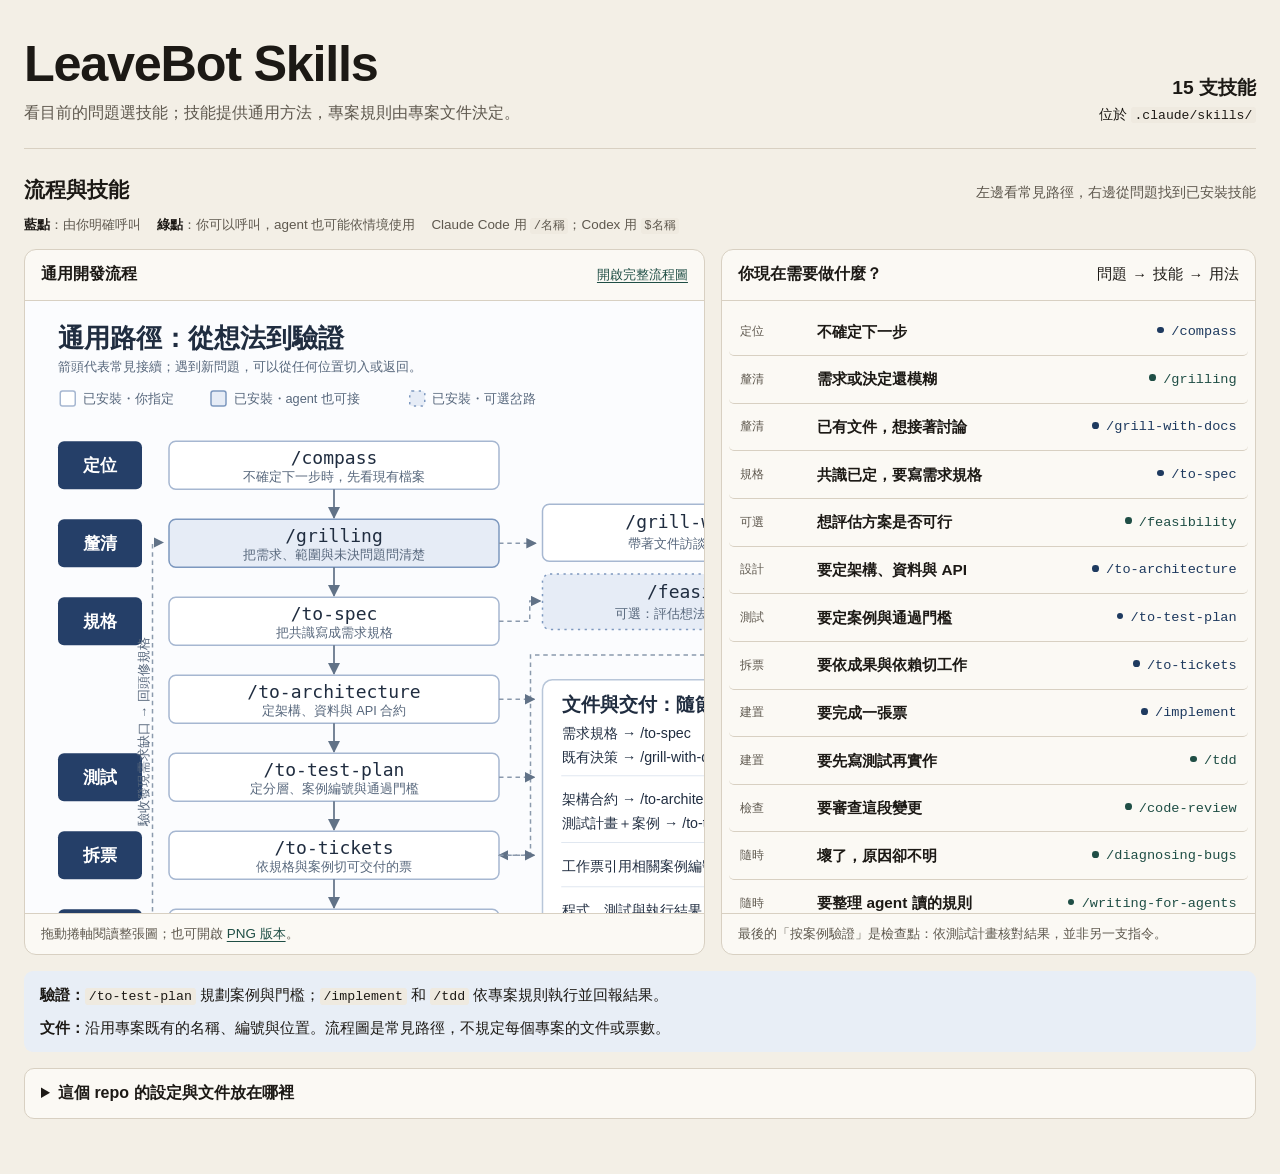
==== commit fb70f38a: "Make agent skills reusable across projects" ====
--- a/.claude/skills/README.html
+++ b/.claude/skills/README.html
@@ -88,7 +88,7 @@
     <header class="page-head">
       <div>
         <h1>LeaveBot Skills</h1>
-        <p>看目前的問題，對照開發流程選技能；點選即可查看用法。</p>
+        <p>看目前的問題選技能；技能提供通用方法，專案規則由專案文件決定。</p>
       </div>
       <div class="head-meta"><strong>15 支技能</strong>位於 <code>.claude/skills/</code></div>
     </header>
@@ -113,7 +113,7 @@
               <button class="problem-card auto" type="button" data-open-skill="feasibility"><span class="stage">可選</span><strong>想評估方案是否可行</strong><span class="skill-name">/feasibility</span></button>
               <button class="problem-card manual" type="button" data-open-skill="to-architecture"><span class="stage">設計</span><strong>要定架構、資料與 API</strong><span class="skill-name">/to-architecture</span></button>
               <button class="problem-card manual" type="button" data-open-skill="to-test-plan"><span class="stage">測試</span><strong>要定案例與通過門檻</strong><span class="skill-name">/to-test-plan</span></button>
-              <button class="problem-card manual" type="button" data-open-skill="to-tickets"><span class="stage">拆票</span><strong>要切成可交付的工作</strong><span class="skill-name">/to-tickets</span></button>
+              <button class="problem-card manual" type="button" data-open-skill="to-tickets"><span class="stage">拆票</span><strong>要依成果與依賴切工作</strong><span class="skill-name">/to-tickets</span></button>
               <button class="problem-card manual" type="button" data-open-skill="implement"><span class="stage">建置</span><strong>要完成一張票</strong><span class="skill-name">/implement</span></button>
               <button class="problem-card auto" type="button" data-open-skill="tdd"><span class="stage">建置</span><strong>要先寫測試再實作</strong><span class="skill-name">/tdd</span></button>
               <button class="problem-card auto" type="button" data-open-skill="code-review"><span class="stage">檢查</span><strong>要審查這段變更</strong><span class="skill-name">/code-review</span></button>
@@ -128,8 +128,8 @@
       </section>
 
       <div class="explain" aria-label="測試與文件如何銜接">
-        <p><strong>測試案例：</strong><code>/to-test-plan</code> 定編號；<code>/implement</code> 與 <code>/tdd</code> 寫、跑測試；審查後對照案例回填結果。</p>
-        <p><strong>文件：</strong>規格、架構與測試計畫在對應節點寫出，拆票前就有測試案例。</p>
+        <p><strong>驗證：</strong><code>/to-test-plan</code> 規劃案例與門檻；<code>/implement</code> 和 <code>/tdd</code> 依專案規則執行並回報結果。</p>
+        <p><strong>文件：</strong>沿用專案既有的名稱、編號與位置。流程圖是常見路徑，不規定每個專案的文件或票數。</p>
       </div>
 
       <details class="repo-details">
@@ -141,9 +141,9 @@
 └─ <strong>skills/</strong>         15 支技能</div>
           <div>
             <p><strong>規則：</strong><code>AGENTS.md</code> 是專案規則；<code>CLAUDE.md</code> 轉讀它。</p>
-            <p><strong>規格：</strong><code>course/templates/</code> 提供格式。執行需求、架構與測試計畫技能時，才逐份建立 <code>docs/01–06</code>。</p>
-            <p><strong>經驗：</strong><code>docs/LESSONS.md</code> 記錄本專案遇到的偏差、誤解與踩坑，不取代規格。</p>
-            <p class="muted">目前這個工作樹尚未建立 <code>docs/</code>；<code>skills/</code> 存的是工作方法。</p>
+            <p><strong>規格：</strong>本 repo 的要求見 <code>AGENTS.md</code> 和 <code>course/</code>；技能依執行時的專案材料決定輸出。</p>
+            <p><strong>經驗：</strong>專案可記錄偏差、誤解與踩坑，但經驗紀錄不取代規格。</p>
+            <p class="muted"><code>skills/</code> 存的是工作方法，不預設文件數量或票數。</p>
           </div>
         </div>
       </details>
@@ -159,7 +159,7 @@
               <span class="tag">只有你打才跑</span>
               <h4><code>/compass</code> — 路由器</h4>
               <p class="where">通用流程：不綁階段。不知道下一步時用。</p>
-              <p>看磁碟上已經有哪些文件，告訴你現在在哪、下一支是誰、該留下哪個檔。它不寫規格、不寫程式。</p>
+              <p>依目前目標、已有成果與可用技能指出下一步，說明需要的輸入和可檢查的結果。它不替其他技能做完整工作。</p>
               <p class="cmd"><span>你打</span>/compass</p>
             </article>
 
@@ -167,8 +167,7 @@
               <span class="tag">你打，或它自己接</span>
               <h4><code>/writing-hooks</code> — 把紅線變成做不到</h4>
               <p class="where">通用流程：不綁階段。規則必須做成做不到時用。</p>
-              <p>品味和順序留在文件。破一次就要花一天收拾，或會洩密、會毀資料，才寫成 hook，用 exit 2 擋。理由寫 stderr，告訴它改做什麼。平時安靜，診斷寫日誌。每支 hook 要有對得上允許／擋下的測試。</p>
-              <p>這個 repo 已經有 <code>guard-git.sh</code> 和 <code>guard-secrets.sh</code>，登記在 <code>.claude/settings.json</code>。課用的「結束前測試要綠」範本在 <code>course/templates/hooks/</code>。</p>
+              <p>判斷何時需要機器守衛，依執行環境的 hook 合約設計攔截與診斷。平時保持安靜，並用真實輸入測試允許、擋下及失敗路徑。</p>
               <p class="cmd"><span>你打</span>/writing-hooks<br>並講哪條規則要擋、在工具執行前還是結束前。</p>
             </article>
 
@@ -177,21 +176,20 @@
               <h4><code>/grilling</code> — 把決定問清楚</h4>
               <p class="where">通用流程：探索與決策。需求留白時也回到這裡。</p>
               <p>一輪問一層。每一題附它建議的答案，等你回，再問下一層。能自己查的事實它去查，決定留給你。樹問完就停，你確認共識之前不動手。</p>
-              <p>本專案用它整理 <code>docs/01-brief.md</code> 和 <code>docs/02-prd.md</code>（範本在 <code>course/templates/</code>）。後面任何規格留白，也回到這裡。</p>
-              <p class="cmd"><span>你打</span>/grilling<br>照問題回。定案後才請它依範本落檔。</p>
+              <p class="cmd"><span>你打</span>/grilling<br>回答每輪問題，確認共識後再請它落檔。</p>
             </article>
 
 <article class="skill-detail skill d1 user-only" id="grill-with-docs" hidden>
               <span class="tag">只有你打才跑</span>
               <h4><code>/grill-with-docs</code> — 帶著既有文件訪談</h4>
-              <p>讀已定規格，避免跨對話重問。確認共識後把決定寫回相應的 01–05 文件；偏差才進 LESSONS，不另建術語或 ADR 總帳。</p>
+              <p>讀現有規格與決策，避免重問已定事項；共識形成後按專案慣例更新承載該決定的文件。</p>
               <p class="cmd"><span>你打</span>/grill-with-docs</p>
             </article>
 
 <article class="skill-detail skill d1 user-only" id="to-spec" hidden>
               <span class="tag">只有你打才跑</span>
               <h4><code>/to-spec</code> — 收斂需求規格</h4>
-              <p>把已定案的討論依本專案範本寫進 <code>docs/01-brief.md</code>、<code>docs/02-prd.md</code>、<code>docs/03-srs.md</code>，沿用既有追溯編號。</p>
+              <p>把已定的承諾、範圍、決策和未決問題寫進規格；沿用專案既有格式、位置與編號。</p>
               <p class="cmd"><span>你打</span>/to-spec</p>
             </article>
 
@@ -205,85 +203,50 @@
 
 <article class="skill-detail skill d1 user-only" id="to-architecture" hidden>
               <span class="tag">只有你打才跑</span>
-              <h4><code>/to-architecture</code> — 兩份設計</h4>
+              <h4><code>/to-architecture</code> — 架構與細部設計</h4>
               <p class="where">通用流程：架構與細部設計。</p>
-              <p>讀 PRD、SRS、<code>course/STACK.md</code>、<code>course/LEAVEBOT.md</code> 和兩份範本。技術棧是固定的，只在裡面設計。</p>
-              <ul class="tight">
-                <li><code>docs/04-sad.md</code>：C4 第 1、2 層、主路徑時序（中間要看得到「驗證模型輸出」）、每個決定是模型、程式還是人、有真正替代方案的 ADR。</li>
-                <li><code>docs/05-sds.md</code>：ER、每個 <code>/api/</code> 端點和錯誤、畫面對到使用者流程、模型模組和規則模組分開。</li>
-              </ul>
-              <p>剩餘天數、撞期、核准不歸模型。兩份草稿先給你改，再寫檔。寫完應列出沒有落點的 FR / NFR。下一步是 <code>docs/06-test-plan.md</code>。</p>
-              <p class="cmd"><span>你打</span>/to-architecture<br>SRS 已經在的時候。</p>
+              <p>從已定需求推導系統邊界、元件責任、資料流程、介面與失敗路徑；圖和 ADR 依問題需要選用。輸出形式沿用專案慣例。</p>
+              <p class="cmd"><span>你打</span>/to-architecture<br>並指出要設計的範圍。</p>
             </article>
 
 <article class="skill-detail skill d1 user-only" id="to-test-plan" hidden>
               <span class="tag">只有你打才跑</span>
-              <h4><code>/to-test-plan</code> — 六號測試計畫</h4>
-              <p>依 PRD、SRS、SAD、SDS 和 <code>course/templates/06-test-plan.md</code> 建立 TC、AI eval 門檻、退出條件與追溯矩陣。測試計畫集中記錄案例、門檻與追溯關係。</p>
+              <h4><code>/to-test-plan</code> — 測試計畫</h4>
+              <p>依需求、設計與風險安排案例、層級、資料、通過門檻與追溯。案例數量與編號由專案決定；非決定性元件另訂評測方式。</p>
               <p class="cmd"><span>你打</span>/to-test-plan</p>
             </article>
 
 <article class="skill-detail skill d1" id="writing-for-agents" hidden>
               <span class="tag">你打，或它自己接</span>
               <h4><code>/writing-for-agents</code> — 寫給 agent 讀的文件</h4>
-              <p class="where">通用流程：協作規範。規格寫完、開工前。</p>
+              <p class="where">通用流程：建立或修訂代理會讀的文件。</p>
               <p>本文是寫作標準：步驟和完成條件要能判斷做完沒有、能查到的不要複寫一份、用模型本來就懂的詞當錨點。技能的包裝細節在同目錄 <code>SKILL-MECHANICS.md</code>。</p>
-              <p>本專案用它整理 <code>AGENTS.md</code> 下半「本專案」，以及 <code>docs/LESSONS.md</code>。上半原廠規則不要改。</p>
-              <p class="cmd"><span>你打</span>/writing-for-agents<br>並指明要改的是 AGENTS.md 下半。</p>
+              <p class="cmd"><span>你打</span>/writing-for-agents<br>並指出要建立或修改的文件。</p>
             </article>
 
 <article class="skill-detail skill d1 user-only" id="to-tickets" hidden>
               <span class="tag">只有你打才跑</span>
-              <h4><code>/to-tickets</code> — 切成五張票</h4>
+              <h4><code>/to-tickets</code> — 依成果拆票</h4>
               <p class="where">通用流程：工作分解。</p>
-              <p>六份規格都在之後才打。先把五張的範圍列給你看，你點頭才寫檔。I0 之後每張都是一條前後通的路徑。測試計畫裡每個 TC 正好進一張票。下一步：一張一張 <code>/implement</code>，中間 <code>/clear</code>。</p>
-              <div class="table-wrap">
-              <table>
-                <thead>
-                  <tr><th>票</th><th>做完看得到什麼</th></tr>
-                </thead>
-                <tbody>
-                  <tr>
-                    <td><code>issues/000-i0-skeleton.md</code></td>
-                    <td><code>bash dev.sh</code> 前後端都起來，<code>GET /api/health</code>，Ctrl+C 兩個 port 都放</td>
-                  </tr>
-                  <tr>
-                    <td><code>issues/001-i1-first-slice.md</code></td>
-                    <td>一句話 → 解析 → 預覽 → 送出 → 我的申請。模型在可替換的接縫後面，測試塞假的</td>
-                  </tr>
-                  <tr>
-                    <td><code>issues/002-i2-rules.md</code></td>
-                    <td>特休餘額、同日人數提醒，由程式算</td>
-                  </tr>
-                  <tr>
-                    <td><code>issues/003-i3-approval.md</code></td>
-                    <td>主管畫面和狀態轉換</td>
-                  </tr>
-                  <tr>
-                    <td><code>issues/004-i4-ai-acceptance.md</code></td>
-                    <td>用 <code>course/fixtures/</code> 跑 eval，過測試計畫的門檻；注入案例要過</td>
-                  </tr>
-                </tbody>
-              </table>
-              </div>
-              <p class="cmd"><span>你打</span>/to-tickets</p>
+              <p>從目標、已定規格、期限與團隊容量出發，先提出整組可交付成果和真實阻塞關係，再依使用者取捨定票。太大的拆、只能一起驗收的合；票數沒有預設答案。</p>
+              <p>每張票以結果命名，寫明可由別人檢查的完成條件、必要背景及依賴。優先做薄的端到端切片；必要的環境或研究工作可獨立成票。</p>
+              <p class="cmd"><span>你打</span>/to-tickets<br>並說明目標、限制與希望的拆票粒度。</p>
             </article>
 
 <article class="skill-detail skill d2 user-only" id="implement" hidden>
               <span class="tag">只有你打才跑</span>
-              <h4><code>/implement</code> — 完成一張票</h4>
-              <p>讀票與規格，用 <code>/tdd</code> 實作可測行為，跑完整 pytest、更新 06 追溯矩陣與 LESSONS，再以 <code>/code-review</code> 檢查。一次只做一票，不自動 commit。</p>
-              <p class="cmd"><span>你打</span>/implement issues/001-i1-first-slice.md</p>
+              <h4><code>/implement</code> — 完成工作項目</h4>
+              <p>依指定的票或小型規格確認接縫、建置、執行專案要求的檢查，對照完成條件審查並回報結果。</p>
+              <p class="cmd"><span>你打</span>/implement<br>並指出票或規格。</p>
             </article>
 
 <article class="skill-detail skill d2" id="tdd" hidden>
               <span class="tag">你打，或它自己接</span>
-              <h4><code>/tdd</code> — 一張票的紅綠循環</h4>
+              <h4><code>/tdd</code> — 紅綠循環</h4>
               <p class="where">通用流程：實作。</p>
               <p>一次只做一個行為。先寫一個會失敗的測試，確認它因為你預期的原因失敗，再寫剛好能過的程式，然後才整理。不要先把整張票的測試一次寫完。</p>
-              <p>測試打在別的模組會呼叫的接縫上（多半是 <code>docs/05-sds.md</code> 的 API），放在 <code>backend/tests/&lt;layer&gt;/</code>。每個測試標 <code>@pytest.mark.req("TC-xx", "...")</code>。模型只注入假實作，不打真的 API。</p>
-              <p>票結束前：跑完整 pytest 並貼結果、更新 <code>docs/06-test-plan.md</code> 追溯矩陣、有偏差就寫 <code>docs/LESSONS.md</code>。</p>
-              <p class="cmd"><span>你打</span>/clear<br>然後 /tdd，並指那張票，例如 issues/001-i1-first-slice.md</p>
+              <p>在專案既有的公共接縫寫測試，沿用其測試工具和追溯慣例。完成前執行專案要求的檢查並報告結果。</p>
+              <p class="cmd"><span>你打</span>/tdd<br>並指出要實作的行為。</p>
             </article>
 
 <article class="skill-detail skill d2" id="diagnosing-bugs" hidden>
@@ -291,7 +254,7 @@
               <h4><code>/diagnosing-bugs</code> — 紅燈原因不明</h4>
               <p class="where">通用流程：除錯。</p>
               <p>先有一條幾秒內能穩定變紅的指令，再談原因。分類：產品回歸、時好時壞、環境問題。然後縮小、有已知好版本就 <code>git bisect</code>、一次只驗一個假說、用輸出證明、修原因、補一個修之前會紅的測試。探針輸出裡的金鑰先遮掉。</p>
-              <p>找不到能抓到這個 bug 的接縫時，寫進 <code>docs/LESSONS.md</code>，拿回 SAD / SDS 討論。</p>
+              <p>找不到能抓到問題的接縫時，把它作為設計問題記錄並提出。</p>
               <p class="cmd"><span>你打</span>/diagnosing-bugs<br>附上失敗的指令和輸出。</p>
             </article>
 
@@ -299,7 +262,7 @@
               <span class="tag">你打，或它自己接</span>
               <h4><code>/code-review</code> — 合併前看 diff</h4>
               <p class="where">通用流程：審查。</p>
-              <p>你要給一個定點（SHA、分支、tag）。沒給它會問。兩條線分開看：有沒有守 <code>AGENTS.md</code> 和 <code>course/STACK.md</code>，有沒有做到那張票的 Done when。票上的 TC 要用 <code>grep</code> 對 <code>@pytest.mark.req</code>，矩陣上的 ✅ 只是宣稱。</p>
+              <p>先確定要審的 PR、提交範圍或工作樹。分別核對專案標準與需求承諾；實際測試輸出比勾選狀態更有說服力。</p>
               <p>報告分成必須改和判斷題。某一軸沒問題就直說。</p>
               <p class="cmd"><span>你打</span>/code-review main</p>
             </article>
@@ -310,7 +273,7 @@
               <p class="where">通用流程：交接。</p>
               <p>寫一份給下一個全新對話的交接，放在系統暫存目錄，不進這個 repo。內容是進度、已經做的決定和為什麼、下一步、已知的坑、建議接著叫哪些技能。規格和票用路徑指過去。金鑰抹掉。</p>
               <p>它結束這一輪。你開新對話，貼它給的那一行。同一個對話要變短，用 <code>/compact</code>。</p>
-              <p class="cmd"><span>你打</span>/handoff 下一輪做 I2 的規則票</p>
+              <p class="cmd"><span>你打</span>/handoff 下一輪接手的工作</p>
             </article>
       </div>
     </div>
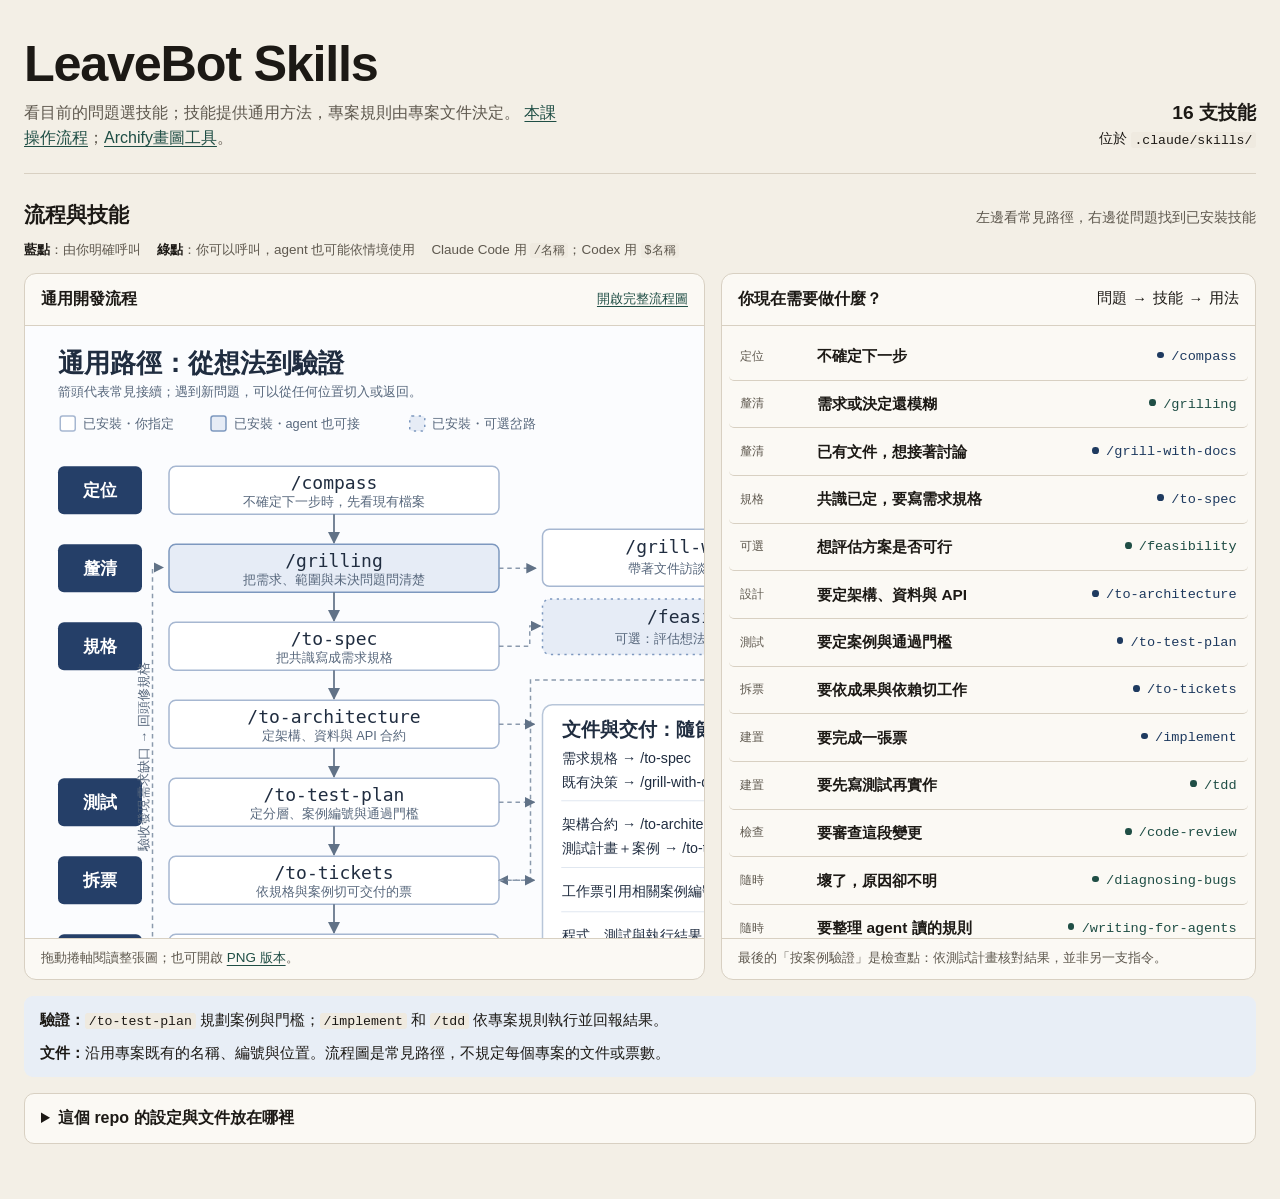
==== commit d10995bb: "refactor(course): unify two-day curriculum with generic skills and staged prompts" ====
--- a/.claude/skills/README.html
+++ b/.claude/skills/README.html
@@ -1,10 +1,11 @@
 <!DOCTYPE html>
+
 <html lang="zh-Hant">
 <head>
-  <meta charset="utf-8">
-  <meta name="viewport" content="width=device-width, initial-scale=1">
-  <title>LeaveBot Skills · 流程與技能</title>
-  <style>
+<meta charset="utf-8"/>
+<meta content="width=device-width, initial-scale=1" name="viewport"/>
+<title>LeaveBot Skills · 流程與技能</title>
+<style>
     :root { --paper:#f3efe6; --sheet:#fbf9f4; --ink:#1c1915; --muted:#5e584e; --line:#d8d0c2; --blue:#1e3a5f; --blue-soft:#e8eef6; --green:#1f4e45; --green-soft:#e5f0ec; }
     * { box-sizing:border-box; }
     html { scroll-behavior:smooth; }
@@ -84,201 +85,183 @@
   </style>
 </head>
 <body>
-  <div class="wrap">
-    <header class="page-head">
-      <div>
-        <h1>LeaveBot Skills</h1>
-        <p>看目前的問題選技能；技能提供通用方法，專案規則由專案文件決定。</p>
-      </div>
-      <div class="head-meta"><strong>15 支技能</strong>位於 <code>.claude/skills/</code></div>
-    </header>
-
-    <main>
-      <section aria-labelledby="flow-title">
-        <div class="section-head"><h2 id="flow-title">流程與技能</h2><p>左邊看常見路徑，右邊從問題找到已安裝技能</p></div>
-        <div class="legend"><span><b>藍點</b>：由你明確呼叫</span><span><b>綠點</b>：你可以呼叫，agent 也可能依情境使用</span><span>Claude Code 用 <code>/名稱</code>；Codex 用 <code>$名稱</code></span></div>
-        <div class="overview">
-          <div class="pane">
-            <div class="pane-head"><h3>通用開發流程</h3><a href="leavebot-flow.svg" target="_blank" rel="noopener">開啟完整流程圖</a></div>
-            <div class="map-viewport" aria-label="可捲動的通用開發流程圖"><img src="leavebot-flow.svg" alt="需求釐清、規格、架構、測試計畫、拆票、建置、審查與案例驗證的通用流程；遇到問題可返回相關節點。"></div>
-            <div class="pane-foot">拖動捲軸閱讀整張圖；也可開啟 <a href="leavebot-flow.png" target="_blank" rel="noopener">PNG 版本</a>。</div>
-          </div>
-          <div class="pane">
-            <div class="pane-head"><h3>你現在需要做什麼？</h3><span class="mono">問題 → 技能 → 用法</span></div>
-            <div class="problem-list">
-              <button class="problem-card manual" type="button" data-open-skill="compass"><span class="stage">定位</span><strong>不確定下一步</strong><span class="skill-name">/compass</span></button>
-              <button class="problem-card auto" type="button" data-open-skill="grilling"><span class="stage">釐清</span><strong>需求或決定還模糊</strong><span class="skill-name">/grilling</span></button>
-              <button class="problem-card manual" type="button" data-open-skill="grill-with-docs"><span class="stage">釐清</span><strong>已有文件，想接著討論</strong><span class="skill-name">/grill-with-docs</span></button>
-              <button class="problem-card manual" type="button" data-open-skill="to-spec"><span class="stage">規格</span><strong>共識已定，要寫需求規格</strong><span class="skill-name">/to-spec</span></button>
-              <button class="problem-card auto" type="button" data-open-skill="feasibility"><span class="stage">可選</span><strong>想評估方案是否可行</strong><span class="skill-name">/feasibility</span></button>
-              <button class="problem-card manual" type="button" data-open-skill="to-architecture"><span class="stage">設計</span><strong>要定架構、資料與 API</strong><span class="skill-name">/to-architecture</span></button>
-              <button class="problem-card manual" type="button" data-open-skill="to-test-plan"><span class="stage">測試</span><strong>要定案例與通過門檻</strong><span class="skill-name">/to-test-plan</span></button>
-              <button class="problem-card manual" type="button" data-open-skill="to-tickets"><span class="stage">拆票</span><strong>要依成果與依賴切工作</strong><span class="skill-name">/to-tickets</span></button>
-              <button class="problem-card manual" type="button" data-open-skill="implement"><span class="stage">建置</span><strong>要完成一張票</strong><span class="skill-name">/implement</span></button>
-              <button class="problem-card auto" type="button" data-open-skill="tdd"><span class="stage">建置</span><strong>要先寫測試再實作</strong><span class="skill-name">/tdd</span></button>
-              <button class="problem-card auto" type="button" data-open-skill="code-review"><span class="stage">檢查</span><strong>要審查這段變更</strong><span class="skill-name">/code-review</span></button>
-              <button class="problem-card auto" type="button" data-open-skill="diagnosing-bugs"><span class="stage">隨時</span><strong>壞了，原因卻不明</strong><span class="skill-name">/diagnosing-bugs</span></button>
-              <button class="problem-card auto" type="button" data-open-skill="writing-for-agents"><span class="stage">隨時</span><strong>要整理 agent 讀的規則</strong><span class="skill-name">/writing-for-agents</span></button>
-              <button class="problem-card auto" type="button" data-open-skill="writing-hooks"><span class="stage">隨時</span><strong>要讓工具擋下硬限制</strong><span class="skill-name">/writing-hooks</span></button>
-              <button class="problem-card manual" type="button" data-open-skill="handoff"><span class="stage">隨時</span><strong>要換人或換對話接手</strong><span class="skill-name">/handoff</span></button>
-            </div>
-            <div class="pane-foot">最後的「按案例驗證」是檢查點：依測試計畫核對結果，並非另一支指令。</div>
-          </div>
-        </div>
-      </section>
-
-      <div class="explain" aria-label="測試與文件如何銜接">
-        <p><strong>驗證：</strong><code>/to-test-plan</code> 規劃案例與門檻；<code>/implement</code> 和 <code>/tdd</code> 依專案規則執行並回報結果。</p>
-        <p><strong>文件：</strong>沿用專案既有的名稱、編號與位置。流程圖是常見路徑，不規定每個專案的文件或票數。</p>
-      </div>
-
-      <details class="repo-details">
-        <summary>這個 repo 的設定與文件放在哪裡</summary>
-        <div class="repo-content">
-          <div class="repo-tree"><strong>.claude/</strong>
+<div class="wrap">
+<header class="page-head">
+<div>
+<h1>LeaveBot Skills</h1>
+<p>看目前的問題選技能；技能提供通用方法，專案規則由專案文件決定。 <a href="../../course/WORKFLOW.md">本課操作流程</a>；<a href="archify/SKILL.md">Archify畫圖工具</a>。</p>
+</div>
+<div class="head-meta"><strong>16 支技能</strong>位於 <code>.claude/skills/</code></div>
+</header>
+<main>
+<section aria-labelledby="flow-title">
+<div class="section-head"><h2 id="flow-title">流程與技能</h2><p>左邊看常見路徑，右邊從問題找到已安裝技能</p></div>
+<div class="legend"><span><b>藍點</b>：由你明確呼叫</span><span><b>綠點</b>：你可以呼叫，agent 也可能依情境使用</span><span>Claude Code 用 <code>/名稱</code>；Codex 用 <code>$名稱</code></span></div>
+<div class="overview">
+<div class="pane">
+<div class="pane-head"><h3>通用開發流程</h3><a href="leavebot-flow.svg" rel="noopener" target="_blank">開啟完整流程圖</a></div>
+<div aria-label="可捲動的通用開發流程圖" class="map-viewport"><img alt="需求釐清、規格、架構、測試計畫、拆票、建置、審查與案例驗證的通用流程；遇到問題可返回相關節點。" src="leavebot-flow.svg"/></div>
+<div class="pane-foot">拖動捲軸閱讀整張圖；也可開啟 <a href="leavebot-flow.png" rel="noopener" target="_blank">PNG 版本</a>。</div>
+</div>
+<div class="pane">
+<div class="pane-head"><h3>你現在需要做什麼？</h3><span class="mono">問題 → 技能 → 用法</span></div>
+<div class="problem-list">
+<button class="problem-card manual" data-open-skill="compass" type="button"><span class="stage">定位</span><strong>不確定下一步</strong><span class="skill-name">/compass</span></button>
+<button class="problem-card auto" data-open-skill="grilling" type="button"><span class="stage">釐清</span><strong>需求或決定還模糊</strong><span class="skill-name">/grilling</span></button>
+<button class="problem-card manual" data-open-skill="grill-with-docs" type="button"><span class="stage">釐清</span><strong>已有文件，想接著討論</strong><span class="skill-name">/grill-with-docs</span></button>
+<button class="problem-card manual" data-open-skill="to-spec" type="button"><span class="stage">規格</span><strong>共識已定，要寫需求規格</strong><span class="skill-name">/to-spec</span></button>
+<button class="problem-card auto" data-open-skill="feasibility" type="button"><span class="stage">可選</span><strong>想評估方案是否可行</strong><span class="skill-name">/feasibility</span></button>
+<button class="problem-card manual" data-open-skill="to-architecture" type="button"><span class="stage">設計</span><strong>要定架構、資料與 API</strong><span class="skill-name">/to-architecture</span></button>
+<button class="problem-card manual" data-open-skill="to-test-plan" type="button"><span class="stage">測試</span><strong>要定案例與通過門檻</strong><span class="skill-name">/to-test-plan</span></button>
+<button class="problem-card manual" data-open-skill="to-tickets" type="button"><span class="stage">拆票</span><strong>要依成果與依賴切工作</strong><span class="skill-name">/to-tickets</span></button>
+<button class="problem-card manual" data-open-skill="implement" type="button"><span class="stage">建置</span><strong>要完成一張票</strong><span class="skill-name">/implement</span></button>
+<button class="problem-card auto" data-open-skill="tdd" type="button"><span class="stage">建置</span><strong>要先寫測試再實作</strong><span class="skill-name">/tdd</span></button>
+<button class="problem-card auto" data-open-skill="code-review" type="button"><span class="stage">檢查</span><strong>要審查這段變更</strong><span class="skill-name">/code-review</span></button>
+<button class="problem-card auto" data-open-skill="diagnosing-bugs" type="button"><span class="stage">隨時</span><strong>壞了，原因卻不明</strong><span class="skill-name">/diagnosing-bugs</span></button>
+<button class="problem-card auto" data-open-skill="writing-for-agents" type="button"><span class="stage">隨時</span><strong>要整理 agent 讀的規則</strong><span class="skill-name">/writing-for-agents</span></button>
+<button class="problem-card auto" data-open-skill="writing-hooks" type="button"><span class="stage">隨時</span><strong>要讓工具擋下硬限制</strong><span class="skill-name">/writing-hooks</span></button>
+<button class="problem-card manual" data-open-skill="handoff" type="button"><span class="stage">隨時</span><strong>要換人或換對話接手</strong><span class="skill-name">/handoff</span></button>
+</div>
+<div class="pane-foot">最後的「按案例驗證」是檢查點：依測試計畫核對結果，並非另一支指令。</div>
+</div>
+</div>
+</section>
+<div aria-label="測試與文件如何銜接" class="explain">
+<p><strong>驗證：</strong><code>/to-test-plan</code> 規劃案例與門檻；<code>/implement</code> 和 <code>/tdd</code> 依專案規則執行並回報結果。</p>
+<p><strong>文件：</strong>沿用專案既有的名稱、編號與位置。流程圖是常見路徑，不規定每個專案的文件或票數。</p>
+</div>
+<details class="repo-details">
+<summary>這個 repo 的設定與文件放在哪裡</summary>
+<div class="repo-content">
+<div class="repo-tree"><strong>.claude/</strong>
 ├─ <strong>settings.json</strong>   註冊 hook
 ├─ <strong>hooks/</strong>          工具層檢查
-└─ <strong>skills/</strong>         15 支技能</div>
-          <div>
-            <p><strong>規則：</strong><code>AGENTS.md</code> 是專案規則；<code>CLAUDE.md</code> 轉讀它。</p>
-            <p><strong>規格：</strong>本 repo 的要求見 <code>AGENTS.md</code> 和 <code>course/</code>；技能依執行時的專案材料決定輸出。</p>
-            <p><strong>經驗：</strong>專案可記錄偏差、誤解與踩坑，但經驗紀錄不取代規格。</p>
-            <p class="muted"><code>skills/</code> 存的是工作方法，不預設文件數量或票數。</p>
-          </div>
-        </div>
-      </details>
-    </main>
-  </div>
-
-  <dialog class="skill-dialog" id="skill-dialog" aria-labelledby="dialog-title">
-    <div class="dialog-top"><div><p>技能說明</p><h2 id="dialog-title"></h2></div><button type="button" class="close-button" id="close-dialog">返回總覽</button></div>
-    <div class="dialog-layout">
-      <nav class="dialog-nav" aria-label="切換技能" id="dialog-nav"></nav>
-      <div class="dialog-content" id="dialog-content">
-<article class="skill-detail skill any user-only" id="compass" hidden>
-              <span class="tag">只有你打才跑</span>
-              <h4><code>/compass</code> — 路由器</h4>
-              <p class="where">通用流程：不綁階段。不知道下一步時用。</p>
-              <p>依目前目標、已有成果與可用技能指出下一步，說明需要的輸入和可檢查的結果。它不替其他技能做完整工作。</p>
-              <p class="cmd"><span>你打</span>/compass</p>
-            </article>
-
-<article class="skill-detail skill any" id="writing-hooks" hidden>
-              <span class="tag">你打，或它自己接</span>
-              <h4><code>/writing-hooks</code> — 把紅線變成做不到</h4>
-              <p class="where">通用流程：不綁階段。規則必須做成做不到時用。</p>
-              <p>判斷何時需要機器守衛，依執行環境的 hook 合約設計攔截與診斷。平時保持安靜，並用真實輸入測試允許、擋下及失敗路徑。</p>
-              <p class="cmd"><span>你打</span>/writing-hooks<br>並講哪條規則要擋、在工具執行前還是結束前。</p>
-            </article>
-
-<article class="skill-detail skill d1" id="grilling" hidden>
-              <span class="tag">你打，或它自己接</span>
-              <h4><code>/grilling</code> — 把決定問清楚</h4>
-              <p class="where">通用流程：探索與決策。需求留白時也回到這裡。</p>
-              <p>一輪問一層。每一題附它建議的答案，等你回，再問下一層。能自己查的事實它去查，決定留給你。樹問完就停，你確認共識之前不動手。</p>
-              <p class="cmd"><span>你打</span>/grilling<br>回答每輪問題，確認共識後再請它落檔。</p>
-            </article>
-
-<article class="skill-detail skill d1 user-only" id="grill-with-docs" hidden>
-              <span class="tag">只有你打才跑</span>
-              <h4><code>/grill-with-docs</code> — 帶著既有文件訪談</h4>
-              <p>讀現有規格與決策，避免重問已定事項；共識形成後按專案慣例更新承載該決定的文件。</p>
-              <p class="cmd"><span>你打</span>/grill-with-docs</p>
-            </article>
-
-<article class="skill-detail skill d1 user-only" id="to-spec" hidden>
-              <span class="tag">只有你打才跑</span>
-              <h4><code>/to-spec</code> — 收斂需求規格</h4>
-              <p>把已定的承諾、範圍、決策和未決問題寫進規格；沿用專案既有格式、位置與編號。</p>
-              <p class="cmd"><span>你打</span>/to-spec</p>
-            </article>
-
-<article class="skill-detail skill d1" id="feasibility" hidden>
-              <span class="tag">你打，或它自己接</span>
-              <h4><code>/feasibility</code> — 可行性分析</h4>
-              <p class="where">可選岔路：評估想法、方案或其中的關鍵風險。</p>
-              <p>核對目標、限制、證據與未知；必要時做低成本驗證，提出有條件的判斷與最小下一步。</p>
-              <p class="cmd"><span>你打</span>/feasibility<br>並說明想評估的方案與限制。</p>
-            </article>
-
-<article class="skill-detail skill d1 user-only" id="to-architecture" hidden>
-              <span class="tag">只有你打才跑</span>
-              <h4><code>/to-architecture</code> — 架構與細部設計</h4>
-              <p class="where">通用流程：架構與細部設計。</p>
-              <p>從已定需求推導系統邊界、元件責任、資料流程、介面與失敗路徑；圖和 ADR 依問題需要選用。輸出形式沿用專案慣例。</p>
-              <p class="cmd"><span>你打</span>/to-architecture<br>並指出要設計的範圍。</p>
-            </article>
-
-<article class="skill-detail skill d1 user-only" id="to-test-plan" hidden>
-              <span class="tag">只有你打才跑</span>
-              <h4><code>/to-test-plan</code> — 測試計畫</h4>
-              <p>依需求、設計與風險安排案例、層級、資料、通過門檻與追溯。案例數量與編號由專案決定；非決定性元件另訂評測方式。</p>
-              <p class="cmd"><span>你打</span>/to-test-plan</p>
-            </article>
-
-<article class="skill-detail skill d1" id="writing-for-agents" hidden>
-              <span class="tag">你打，或它自己接</span>
-              <h4><code>/writing-for-agents</code> — 寫給 agent 讀的文件</h4>
-              <p class="where">通用流程：建立或修訂代理會讀的文件。</p>
-              <p>本文是寫作標準：步驟和完成條件要能判斷做完沒有、能查到的不要複寫一份、用模型本來就懂的詞當錨點。技能的包裝細節在同目錄 <code>SKILL-MECHANICS.md</code>。</p>
-              <p class="cmd"><span>你打</span>/writing-for-agents<br>並指出要建立或修改的文件。</p>
-            </article>
-
-<article class="skill-detail skill d1 user-only" id="to-tickets" hidden>
-              <span class="tag">只有你打才跑</span>
-              <h4><code>/to-tickets</code> — 依成果拆票</h4>
-              <p class="where">通用流程：工作分解。</p>
-              <p>從目標、已定規格、期限與團隊容量出發，先提出整組可交付成果和真實阻塞關係，再依使用者取捨定票。太大的拆、只能一起驗收的合；票數沒有預設答案。</p>
-              <p>每張票以結果命名，寫明可由別人檢查的完成條件、必要背景及依賴。優先做薄的端到端切片；必要的環境或研究工作可獨立成票。</p>
-              <p class="cmd"><span>你打</span>/to-tickets<br>並說明目標、限制與希望的拆票粒度。</p>
-            </article>
-
-<article class="skill-detail skill d2 user-only" id="implement" hidden>
-              <span class="tag">只有你打才跑</span>
-              <h4><code>/implement</code> — 完成工作項目</h4>
-              <p>依指定的票或小型規格確認接縫、建置、執行專案要求的檢查，對照完成條件審查並回報結果。</p>
-              <p class="cmd"><span>你打</span>/implement<br>並指出票或規格。</p>
-            </article>
-
-<article class="skill-detail skill d2" id="tdd" hidden>
-              <span class="tag">你打，或它自己接</span>
-              <h4><code>/tdd</code> — 紅綠循環</h4>
-              <p class="where">通用流程：實作。</p>
-              <p>一次只做一個行為。先寫一個會失敗的測試，確認它因為你預期的原因失敗，再寫剛好能過的程式，然後才整理。不要先把整張票的測試一次寫完。</p>
-              <p>在專案既有的公共接縫寫測試，沿用其測試工具和追溯慣例。完成前執行專案要求的檢查並報告結果。</p>
-              <p class="cmd"><span>你打</span>/tdd<br>並指出要實作的行為。</p>
-            </article>
-
-<article class="skill-detail skill d2" id="diagnosing-bugs" hidden>
-              <span class="tag">你打，或它自己接</span>
-              <h4><code>/diagnosing-bugs</code> — 紅燈原因不明</h4>
-              <p class="where">通用流程：除錯。</p>
-              <p>先有一條幾秒內能穩定變紅的指令，再談原因。分類：產品回歸、時好時壞、環境問題。然後縮小、有已知好版本就 <code>git bisect</code>、一次只驗一個假說、用輸出證明、修原因、補一個修之前會紅的測試。探針輸出裡的金鑰先遮掉。</p>
-              <p>找不到能抓到問題的接縫時，把它作為設計問題記錄並提出。</p>
-              <p class="cmd"><span>你打</span>/diagnosing-bugs<br>附上失敗的指令和輸出。</p>
-            </article>
-
-<article class="skill-detail skill d2" id="code-review" hidden>
-              <span class="tag">你打，或它自己接</span>
-              <h4><code>/code-review</code> — 合併前看 diff</h4>
-              <p class="where">通用流程：審查。</p>
-              <p>先確定要審的 PR、提交範圍或工作樹。分別核對專案標準與需求承諾；實際測試輸出比勾選狀態更有說服力。</p>
-              <p>報告分成必須改和判斷題。某一軸沒問題就直說。</p>
-              <p class="cmd"><span>你打</span>/code-review main</p>
-            </article>
-
-<article class="skill-detail skill d2 user-only" id="handoff" hidden>
-              <span class="tag">只有你打才跑</span>
-              <h4><code>/handoff</code> — 換人、換工具、換目錄</h4>
-              <p class="where">通用流程：交接。</p>
-              <p>寫一份給下一個全新對話的交接，放在系統暫存目錄，不進這個 repo。內容是進度、已經做的決定和為什麼、下一步、已知的坑、建議接著叫哪些技能。規格和票用路徑指過去。金鑰抹掉。</p>
-              <p>它結束這一輪。你開新對話，貼它給的那一行。同一個對話要變短，用 <code>/compact</code>。</p>
-              <p class="cmd"><span>你打</span>/handoff 下一輪接手的工作</p>
-            </article>
-      </div>
-    </div>
-  </dialog>
-  <script>
+└─ <strong>skills/</strong>         16 支技能</div>
+<div>
+<p><strong>規則：</strong><code>AGENTS.md</code> 是專案規則；<code>CLAUDE.md</code> 轉讀它。</p>
+<p><strong>規格：</strong>本 repo 的要求見 <code>AGENTS.md</code> 和 <code>course/</code>；技能依執行時的專案材料決定輸出。</p>
+<p><strong>經驗：</strong>專案可記錄偏差、誤解與踩坑，但經驗紀錄不取代規格。</p>
+<p class="muted"><code>skills/</code> 存的是工作方法，不預設文件數量或票數。</p>
+</div>
+</div>
+</details>
+</main>
+</div>
+<dialog aria-labelledby="dialog-title" class="skill-dialog" id="skill-dialog">
+<div class="dialog-top"><div><p>技能說明</p><h2 id="dialog-title"></h2></div><button class="close-button" id="close-dialog" type="button">返回總覽</button></div>
+<div class="dialog-layout">
+<nav aria-label="切換技能" class="dialog-nav" id="dialog-nav"></nav>
+<div class="dialog-content" id="dialog-content">
+<article class="skill-detail skill any user-only" hidden="" id="compass">
+<span class="tag">只有你打才跑</span>
+<h4><code>/compass</code> — 路由器</h4>
+<p class="where">通用流程：不綁階段。不知道下一步時用。</p>
+<p>依目前目標、已有成果與可用技能指出下一步，說明需要的輸入和可檢查的結果。它不替其他技能做完整工作。</p>
+<p class="cmd"><span>你打</span>/compass</p>
+</article>
+<article class="skill-detail skill any" hidden="" id="writing-hooks">
+<span class="tag">你打，或它自己接</span>
+<h4><code>/writing-hooks</code> — 把紅線變成做不到</h4>
+<p class="where">通用流程：不綁階段。規則必須做成做不到時用。</p>
+<p>判斷何時需要機器守衛，依執行環境的 hook 合約設計攔截與診斷。平時保持安靜，並用真實輸入測試允許、擋下及失敗路徑。</p>
+<p class="cmd"><span>你打</span>/writing-hooks<br/>並講哪條規則要擋、在工具執行前還是結束前。</p>
+</article>
+<article class="skill-detail skill d1" hidden="" id="grilling">
+<span class="tag">你打，或它自己接</span>
+<h4><code>/grilling</code> — 把決定問清楚</h4>
+<p class="where">通用流程：探索與決策。需求留白時也回到這裡。</p>
+<p>一輪問一層。每一題附它建議的答案，等你回，再問下一層。能自己查的事實它去查，決定留給你。樹問完就停，你確認共識之前不動手。</p>
+<p class="cmd"><span>你打</span>/grilling<br/>回答每輪問題，確認共識後再請它落檔。</p>
+</article>
+<article class="skill-detail skill d1 user-only" hidden="" id="grill-with-docs">
+<span class="tag">只有你打才跑</span>
+<h4><code>/grill-with-docs</code> — 帶著既有文件訪談</h4>
+<p>讀現有規格與決策，避免重問已定事項；共識形成後按專案慣例更新承載該決定的文件。</p>
+<p class="cmd"><span>你打</span>/grill-with-docs</p>
+</article>
+<article class="skill-detail skill d1 user-only" hidden="" id="to-spec">
+<span class="tag">只有你打才跑</span>
+<h4><code>/to-spec</code> — 收斂需求規格</h4>
+<p>把已定的承諾、範圍、決策和未決問題寫進規格；沿用專案既有格式、位置與編號。</p>
+<p class="cmd"><span>你打</span>/to-spec</p>
+</article>
+<article class="skill-detail skill d1" hidden="" id="feasibility">
+<span class="tag">你打，或它自己接</span>
+<h4><code>/feasibility</code> — 可行性分析</h4>
+<p class="where">可選岔路：評估想法、方案或其中的關鍵風險。</p>
+<p>核對目標、限制、證據與未知；必要時做低成本驗證，提出有條件的判斷與最小下一步。</p>
+<p class="cmd"><span>你打</span>/feasibility<br/>並說明想評估的方案與限制。</p>
+</article>
+<article class="skill-detail skill d1 user-only" hidden="" id="to-architecture">
+<span class="tag">只有你打才跑</span>
+<h4><code>/to-architecture</code> — 架構與細部設計</h4>
+<p class="where">通用流程：架構與細部設計。</p>
+<p>從已定需求推導系統邊界、元件責任、資料流程、介面與失敗路徑；圖和 ADR 依問題需要選用。輸出形式沿用專案慣例。</p>
+<p class="cmd"><span>你打</span>/to-architecture<br/>並指出要設計的範圍。</p>
+</article>
+<article class="skill-detail skill d1 user-only" hidden="" id="to-test-plan">
+<span class="tag">只有你打才跑</span>
+<h4><code>/to-test-plan</code> — 測試計畫</h4>
+<p>依需求、設計與風險安排案例、層級、資料、通過門檻與追溯。案例數量與編號由專案決定；非決定性元件另訂評測方式。</p>
+<p class="cmd"><span>你打</span>/to-test-plan</p>
+</article>
+<article class="skill-detail skill d1" hidden="" id="writing-for-agents">
+<span class="tag">你打，或它自己接</span>
+<h4><code>/writing-for-agents</code> — 寫給 agent 讀的文件</h4>
+<p class="where">通用流程：建立或修訂代理會讀的文件。</p>
+<p>本文是寫作標準：步驟和完成條件要能判斷做完沒有、能查到的不要複寫一份、用模型本來就懂的詞當錨點。技能的包裝細節在同目錄 <code>SKILL-MECHANICS.md</code>。</p>
+<p class="cmd"><span>你打</span>/writing-for-agents<br/>並指出要建立或修改的文件。</p>
+</article>
+<article class="skill-detail skill d1 user-only" hidden="" id="to-tickets">
+<span class="tag">只有你打才跑</span>
+<h4><code>/to-tickets</code> — 依成果拆票</h4>
+<p class="where">通用流程：工作分解。</p>
+<p>從目標、已定規格、期限與團隊容量出發，先提出整組可交付成果和真實阻塞關係，再依使用者取捨定票。太大的拆、只能一起驗收的合；票數沒有預設答案。</p>
+<p>每張票以結果命名，寫明可由別人檢查的完成條件、必要背景及依賴。優先做薄的端到端切片；必要的環境或研究工作可獨立成票。</p>
+<p class="cmd"><span>你打</span>/to-tickets<br/>並說明目標、限制與希望的拆票粒度。</p>
+</article>
+<article class="skill-detail skill d2 user-only" hidden="" id="implement">
+<span class="tag">只有你打才跑</span>
+<h4><code>/implement</code> — 完成工作項目</h4>
+<p>依指定的票或小型規格確認接縫、建置、執行專案要求的檢查，對照完成條件審查並回報結果。</p>
+<p class="cmd"><span>你打</span>/implement<br/>並指出票或規格。</p>
+</article>
+<article class="skill-detail skill d2" hidden="" id="tdd">
+<span class="tag">你打，或它自己接</span>
+<h4><code>/tdd</code> — 紅綠循環</h4>
+<p class="where">通用流程：實作。</p>
+<p>一次只做一個行為。先寫一個會失敗的測試，確認它因為你預期的原因失敗，再寫剛好能過的程式，然後才整理。不要先把整張票的測試一次寫完。</p>
+<p>在專案既有的公共接縫寫測試，沿用其測試工具和追溯慣例。完成前執行專案要求的檢查並報告結果。</p>
+<p class="cmd"><span>你打</span>/tdd<br/>並指出要實作的行為。</p>
+</article>
+<article class="skill-detail skill d2" hidden="" id="diagnosing-bugs">
+<span class="tag">你打，或它自己接</span>
+<h4><code>/diagnosing-bugs</code> — 紅燈原因不明</h4>
+<p class="where">通用流程：除錯。</p>
+<p>先有一條幾秒內能穩定變紅的指令，再談原因。分類：產品回歸、時好時壞、環境問題。然後縮小、有已知好版本就 <code>git bisect</code>、一次只驗一個假說、用輸出證明、修原因、補一個修之前會紅的測試。探針輸出裡的金鑰先遮掉。</p>
+<p>找不到能抓到問題的接縫時，把它作為設計問題記錄並提出。</p>
+<p class="cmd"><span>你打</span>/diagnosing-bugs<br/>附上失敗的指令和輸出。</p>
+</article>
+<article class="skill-detail skill d2" hidden="" id="code-review">
+<span class="tag">你打，或它自己接</span>
+<h4><code>/code-review</code> — 合併前看 diff</h4>
+<p class="where">通用流程：審查。</p>
+<p>先確定要審的 PR、提交範圍或工作樹。分別核對專案標準與需求承諾；實際測試輸出比勾選狀態更有說服力。</p>
+<p>報告分成必須改和判斷題。某一軸沒問題就直說。</p>
+<p class="cmd"><span>你打</span>/code-review main</p>
+</article>
+<article class="skill-detail skill d2 user-only" hidden="" id="handoff">
+<span class="tag">只有你打才跑</span>
+<h4><code>/handoff</code> — 換人、換工具、換目錄</h4>
+<p class="where">通用流程：交接。</p>
+<p>寫一份給下一個全新對話的交接，放在系統暫存目錄，不進這個 repo。內容是進度、已經做的決定和為什麼、下一步、已知的坑、建議接著叫哪些技能。規格和票用路徑指過去。金鑰抹掉。</p>
+<p>它結束這一輪。你開新對話，貼它給的那一行。同一個對話要變短，用 <code>/compact</code>。</p>
+<p class="cmd"><span>你打</span>/handoff 下一輪接手的工作</p>
+</article>
+</div>
+</div>
+</dialog>
+<script>
     (() => {
       const dialog = document.getElementById('skill-dialog');
       const content = document.getElementById('dialog-content');
